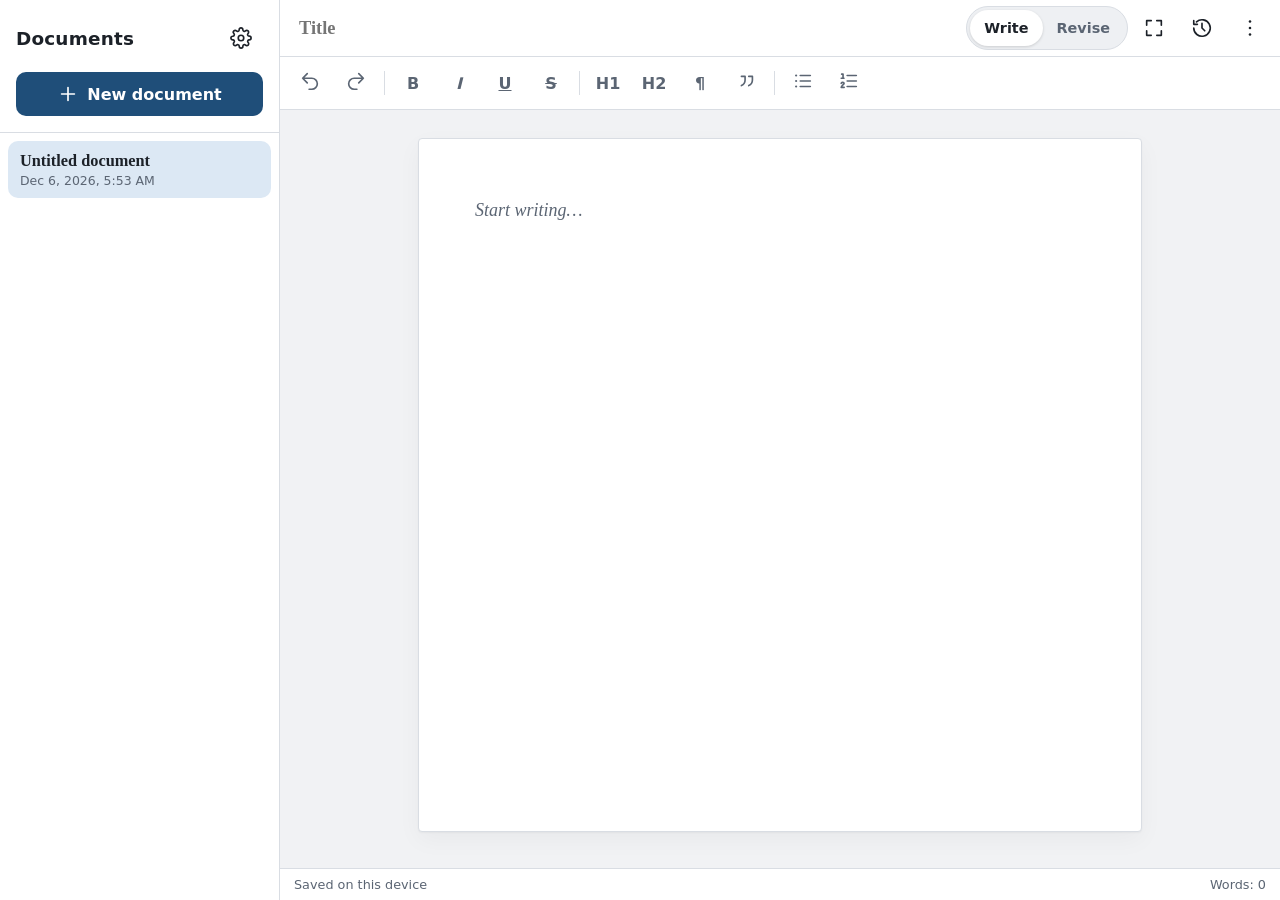
==== docs/index.html @ ecc65b57 "Inkstand 0.2.0" ====
<!doctype html>
<html lang="en" data-mode="write">
<head>
<meta charset="utf-8">
<meta name="viewport" content="width=device-width, initial-scale=1, viewport-fit=cover, interactive-widget=resizes-content">
<meta name="theme-color" content="#1f4e79" media="(prefers-color-scheme: light)">
<meta name="theme-color" content="#14181d" media="(prefers-color-scheme: dark)">
<meta name="description" content="Write a draft, then revise it. Inkstand works offline on phones, tablets and computers, in English and nine Indian languages.">
<title>Inkstand</title>
<link rel="manifest" href="manifest.webmanifest">
<link rel="icon" href="icons/icon.svg" type="image/svg+xml">
<link rel="apple-touch-icon" href="icons/icon-192.png">
<link rel="stylesheet" href="app.031a2cba52.css">
<script type="module" src="app.189a9338cd.js"></script>
</head>
<body>
<svg class="sprite" aria-hidden="true" focusable="false">
<symbol id="i-menu" viewBox="0 0 24 24"><path d="M4 6h16M4 12h16M4 18h16"/></symbol>
<symbol id="i-back" viewBox="0 0 24 24"><path d="M15 5l-7 7 7 7"/></symbol>
<symbol id="i-plus" viewBox="0 0 24 24"><path d="M12 5v14M5 12h14"/></symbol>
<symbol id="i-history" viewBox="0 0 24 24"><path d="M3 12a9 9 0 1 0 3-6.7M3 4v4h4M12 7v5l3 3"/></symbol>
<symbol id="i-more" viewBox="0 0 24 24"><circle cx="12" cy="5" r="1.4"/><circle cx="12" cy="12" r="1.4"/><circle cx="12" cy="19" r="1.4"/></symbol>
<symbol id="i-undo" viewBox="0 0 24 24"><path d="M9 14L4 9l5-5M4 9h10a6 6 0 0 1 0 12h-3"/></symbol>
<symbol id="i-redo" viewBox="0 0 24 24"><path d="M15 14l5-5-5-5M20 9H10a6 6 0 0 0 0 12h3"/></symbol>
<symbol id="i-ul" viewBox="0 0 24 24"><path d="M9 6h11M9 12h11M9 18h11"/><circle cx="4.5" cy="6" r="1.2"/><circle cx="4.5" cy="12" r="1.2"/><circle cx="4.5" cy="18" r="1.2"/></symbol>
<symbol id="i-ol" viewBox="0 0 24 24"><path d="M10 6h10M10 12h10M10 18h10M4 4.5h1.5V9M3.5 9h3M3.5 14.5c.4-.6 1-1 1.7-1 .8 0 1.4.5 1.4 1.2 0 1.2-3.1 2.1-3.1 4.3h3.2"/></symbol>
<symbol id="i-quote" viewBox="0 0 24 24"><path d="M7 7h4v4c0 3-1.5 5-4 6M15 7h4v4c0 3-1.5 5-4 6"/></symbol>
<symbol id="i-settings" viewBox="0 0 24 24"><path d="M15 12a3 3 0 1 1-6 0 3 3 0 0 1 6 0z"/><path d="M19.4 15a1.65 1.65 0 0 0 .33 1.82l.06.06a2 2 0 1 1-2.83 2.83l-.06-.06a1.65 1.65 0 0 0-1.82-.33 1.65 1.65 0 0 0-1 1.51V21a2 2 0 1 1-4 0v-.09A1.65 1.65 0 0 0 9 19.4a1.65 1.65 0 0 0-1.82.33l-.06.06a2 2 0 1 1-2.83-2.83l.06-.06a1.65 1.65 0 0 0 .33-1.82 1.65 1.65 0 0 0-1.51-1H3a2 2 0 1 1 0-4h.09A1.65 1.65 0 0 0 4.6 9a1.65 1.65 0 0 0-.33-1.82l-.06-.06a2 2 0 1 1 2.83-2.83l.06.06a1.65 1.65 0 0 0 1.82.33H9a1.65 1.65 0 0 0 1-1.51V3a2 2 0 1 1 4 0v.09a1.65 1.65 0 0 0 1 1.51 1.65 1.65 0 0 0 1.82-.33l.06-.06a2 2 0 1 1 2.83 2.83l-.06.06a1.65 1.65 0 0 0-.33 1.82V9a1.65 1.65 0 0 0 1.51 1H21a2 2 0 1 1 0 4h-.09a1.65 1.65 0 0 0-1.51 1z"/></symbol>
<symbol id="i-close" viewBox="0 0 24 24"><path d="M6 6l12 12M18 6L6 18"/></symbol>
<symbol id="i-trash" viewBox="0 0 24 24"><path d="M4 7h16M10 11v6M14 11v6M6 7l1 13h10l1-13M9 7V4h6v3"/></symbol>
<symbol id="i-download" viewBox="0 0 24 24"><path d="M12 4v11M7 10l5 5 5-5M5 20h14"/></symbol>
<symbol id="i-open" viewBox="0 0 24 24"><path d="M3 7h6l2 2h10v10H3z"/></symbol>
<symbol id="i-focus" viewBox="0 0 24 24"><path d="M4 9V4h5M20 9V4h-5M4 15v5h5M20 15v5h-5"/></symbol>
<symbol id="i-guide" viewBox="0 0 24 24"><path d="M4 5a2 2 0 0 1 2-2h13v16H6a2 2 0 0 0-2 2zM4 21V5M8 7h7M8 11h7"/></symbol>
<symbol id="i-practice" viewBox="0 0 24 24"><path d="M14 4l6 6-10 10H4v-6zM12 6l6 6"/></symbol>
<symbol id="i-notes" viewBox="0 0 24 24"><path d="M5 4h14v12l-4 4H5zM15 20v-4h4M8 8h8M8 12h5"/></symbol>
</svg>
<div class="app" id="app" data-view="editor">
<aside class="sidebar" id="sidebar" aria-labelledby="docs-heading">
<header class="sidebar-head">
<h1 id="docs-heading" data-i18n="documents">Documents</h1>
<button class="icon-btn" id="settingsBtn" data-i18n-label="settings"><svg><use href="#i-settings"/></svg></button>
<button class="primary-btn" id="newDocBtn"><svg><use href="#i-plus"/></svg><span data-i18n="newDocument">New document</span></button>
</header>
<ul class="doc-list" id="docList" role="list"></ul>
</aside>
<main class="main">
<header class="topbar">
<button class="icon-btn only-narrow" id="showListBtn" data-i18n-label="documents"><svg><use href="#i-back"/></svg></button>
<input class="title-input" id="titleInput" type="text" autocomplete="off" data-i18n-placeholder="titlePlaceholder" data-i18n-label="titlePlaceholder" maxlength="200">
<div class="mode-switch" role="radiogroup" data-i18n-label="mode">
<button type="button" role="radio" id="writeModeBtn" data-mode="write" aria-checked="true" data-i18n="write">Write</button>
<button type="button" role="radio" id="reviseModeBtn" data-mode="revise" aria-checked="false" data-i18n="revise">Revise</button>
</div>
<button class="icon-btn only-wide" id="focusBtn" data-i18n-label="focus" aria-pressed="false"><svg><use href="#i-focus"/></svg></button>
<button class="icon-btn" id="historyBtn" data-i18n-label="history"><svg><use href="#i-history"/></svg></button>
<button class="icon-btn" id="moreBtn" data-i18n-label="more" aria-haspopup="dialog"><svg><use href="#i-more"/></svg></button>
</header>
<div class="toolbar" role="toolbar" id="toolbar" data-i18n-label="menu">
<button data-cmd="undo" data-i18n-label="undo"><svg><use href="#i-undo"/></svg></button>
<button data-cmd="redo" data-i18n-label="redo"><svg><use href="#i-redo"/></svg></button>
<span class="sep" aria-hidden="true"></span>
<button data-cmd="bold" data-i18n-label="bold" aria-pressed="false"><b>B</b></button>
<button data-cmd="italic" data-i18n-label="italic" aria-pressed="false"><i>I</i></button>
<button data-cmd="underline" data-i18n-label="underline" aria-pressed="false"><u>U</u></button>
<button data-cmd="strikeThrough" data-i18n-label="strike" aria-pressed="false"><s>S</s></button>
<span class="sep" aria-hidden="true"></span>
<button data-block="h1" data-i18n-label="heading1" aria-pressed="false">H1</button>
<button data-block="h2" data-i18n-label="heading2" aria-pressed="false">H2</button>
<button data-block="p" data-i18n-label="paragraph" aria-pressed="false">¶</button>
<button data-block="blockquote" data-i18n-label="quote" aria-pressed="false"><svg><use href="#i-quote"/></svg></button>
<span class="sep" aria-hidden="true"></span>
<button data-cmd="insertUnorderedList" data-i18n-label="bulletList" aria-pressed="false"><svg><use href="#i-ul"/></svg></button>
<button data-cmd="insertOrderedList" data-i18n-label="numberedList" aria-pressed="false"><svg><use href="#i-ol"/></svg></button>
</div>
<div class="page-scroll" id="pageScroll">
<article class="editor" id="editor" contenteditable="true" spellcheck="true" role="textbox" aria-multiline="true" data-i18n-placeholder="writePlaceholder" data-i18n-label="writePlaceholder"></article>
</div>
<button class="notes-fab" id="notesFab" type="button" hidden><svg><use href="#i-notes"/></svg><span id="notesFabText"></span></button>
<footer class="statusbar">
<span id="saveStatus" role="status" aria-live="polite"></span>
<span id="wordCount" class="count"></span>
</footer>
</main>
<aside class="revise" id="revisePanel" aria-labelledby="revise-heading">
<header class="revise-head">
<h2 id="revise-heading" data-i18n="revise">Revise</h2>
<button class="secondary-btn only-narrow" id="closeReviseBtn" type="button" data-i18n="backToWriting">Back to writing</button>
</header>
<div class="revise-body">
<section class="r-card">
<label for="argumentInput" class="r-title" data-i18n="argument">Central argument</label>
<p class="r-hint" data-i18n="argumentHint"></p>
<textarea id="argumentInput" rows="3" maxlength="600"></textarea>
<p class="r-meta" id="argumentCount" aria-live="polite"></p>
</section>
<section class="r-card">
<h3 class="r-title" data-i18n="rhythm">Rhythm</h3>
<p class="r-hint" data-i18n="rhythmHint"></p>
<div class="rhythm-strip" id="rhythmStrip" role="img"></div>
<ul class="legend" id="rhythmLegend" role="list"></ul>
<label class="check"><input type="checkbox" id="rhythmToggle" checked> <span data-i18n="showRhythm"></span></label>
<p class="r-meta" id="reviseStats"></p>
</section>
<section class="r-card">
<h3 class="r-title" data-i18n="notes">Notes</h3>
<p class="r-hint" id="englishNote" data-i18n="englishOnly" hidden></p>
<div id="findingList"></div>
</section>
<section class="r-card">
<h3 class="r-title" data-i18n="openingEnding">Opening and ending</h3>
<p class="r-hint" data-i18n="openingQ"></p>
<blockquote class="r-excerpt" id="openingText"></blockquote>
<p class="r-hint" data-i18n="endingQ"></p>
<blockquote class="r-excerpt" id="endingText"></blockquote>
</section>
<div class="r-actions">
<button class="secondary-btn" id="guideBtn" type="button"><svg><use href="#i-guide"/></svg><span data-i18n="guide">Craft guide</span></button>
<button class="secondary-btn" id="practiceBtn" type="button"><svg><use href="#i-practice"/></svg><span data-i18n="practice">Practice sheet</span></button>
</div>
</div>
</aside>
</div>
<dialog class="sheet" id="moreDialog">
<form method="dialog" class="sheet-body">
<h2 data-i18n="export">Export</h2>
<button value="docx" class="row-btn"><svg><use href="#i-download"/></svg><span data-i18n="exportDocx"></span></button>
<button value="html" class="row-btn"><svg><use href="#i-download"/></svg><span data-i18n="exportHtml"></span></button>
<button value="txt" class="row-btn"><svg><use href="#i-download"/></svg><span data-i18n="exportTxt"></span></button>
<hr>
<button value="import" class="row-btn"><svg><use href="#i-open"/></svg><span data-i18n="import"></span></button>
<button value="settings" class="row-btn"><svg><use href="#i-settings"/></svg><span data-i18n="settings"></span></button>
<button value="delete" class="row-btn danger"><svg><use href="#i-trash"/></svg><span data-i18n="delete"></span></button>
<button value="cancel" class="row-btn subtle"><svg><use href="#i-close"/></svg><span data-i18n="close"></span></button>
</form>
</dialog>
<dialog class="sheet" id="historyDialog">
<div class="sheet-body">
<div class="sheet-head">
<h2 data-i18n="history">Version history</h2>
<button class="icon-btn" data-close data-i18n-label="close"><svg><use href="#i-close"/></svg></button>
</div>
<ul class="history-list" id="historyList" role="list"></ul>
</div>
</dialog>
<dialog class="sheet" id="settingsDialog">
<div class="sheet-body">
<div class="sheet-head">
<h2 data-i18n="settings">Settings</h2>
<button class="icon-btn" data-close data-i18n-label="close"><svg><use href="#i-close"/></svg></button>
</div>
<label class="field">
<span data-i18n="language">Language</span>
<select id="languageSelect"></select>
</label>
<label class="field">
<span data-i18n="theme">Theme</span>
<select id="themeSelect">
<option value="system" data-i18n="themeSystem">Match device</option>
<option value="light" data-i18n="themeLight">Light</option>
<option value="sepia" data-i18n="themeSepia">Paper</option>
<option value="dark" data-i18n="themeDark">Dark</option>
</select>
</label>
<label class="field">
<span data-i18n="pageFont">Page font</span>
<select id="fontSelect">
<option value="serif" data-i18n="fontSerif">Serif</option>
<option value="sans" data-i18n="fontSans">Sans serif</option>
</select>
</label>
<div class="field">
<span data-i18n="textSize">Text size</span>
<div class="stepper">
<button class="icon-btn" id="smallerBtn" data-i18n-label="smaller">A−</button>
<output id="textSizeValue"></output>
<button class="icon-btn" id="largerBtn" data-i18n-label="larger">A+</button>
</div>
</div>
</div>
</dialog>
<dialog class="sheet guide-sheet" id="guideDialog">
<div class="sheet-body">
<div class="sheet-head">
<h2 data-i18n="guide">Craft guide</h2>
<button class="icon-btn" data-close data-i18n-label="close"><svg><use href="#i-close"/></svg></button>
</div>
<p class="r-hint" data-i18n="guideEnglish"></p>
<div class="guide-body" id="guideBody" lang="en"></div>
</div>
</dialog>
<dialog class="sheet" id="confirmDialog">
<form method="dialog" class="sheet-body">
<p id="confirmText"></p>
<div class="actions">
<button value="cancel" class="secondary-btn" data-i18n="cancel">Cancel</button>
<button value="ok" class="danger-btn" id="confirmOk" data-i18n="delete">Delete</button>
</div>
</form>
</dialog>
<input type="file" id="fileInput" accept=".docx,.html,.htm,.txt,application/vnd.openxmlformats-officedocument.wordprocessingml.document,text/html,text/plain" hidden>
<div class="toast" id="toast" role="status" aria-live="polite" hidden></div>
</body>
</html>
---- docs/app.031a2cba52.css ----
:root{--bg: #f1f2f4;--surface: #ffffff;--surface-2: #eef0f3;--paper: #ffffff;--text: #1c2128;--ink: #1f1d1a;--muted: #5b6573;--border: #d9dde3;--accent: #1f4e79;--accent-text: #ffffff;--accent-soft: #dce8f4;--danger: #b42318;--focus: #2f80ed;--note: #c2410c;--active: rgb(255 214 10 / .55);--band-tiny: rgb(244 114 182 / .28);--band-short: rgb(251 191 36 / .32);--band-medium: rgb(52 211 153 / .28);--band-long: rgb(56 189 248 / .28);--band-veryLong: rgb(167 139 250 / .34);--band-tiny-solid: #ec4899;--band-short-solid: #f59e0b;--band-medium-solid: #10b981;--band-long-solid: #0ea5e9;--band-veryLong-solid: #8b5cf6;--text-size: 18px;--tap: 44px;--ui-font: system-ui, -apple-system, "Segoe UI", Roboto, "Noto Sans", "Noto Sans Devanagari", "Noto Sans Bengali", "Noto Sans Tamil", "Noto Sans Telugu", "Noto Sans Gujarati", "Noto Sans Kannada", "Noto Sans Malayalam", "Noto Sans Gurmukhi", "Nirmala UI", sans-serif;--serif: "Iowan Old Style", "Palatino Linotype", Palatino, "Book Antiqua", Georgia, "Noto Serif", "Noto Serif Devanagari", "Noto Serif Bengali", "Noto Serif Tamil", "Noto Serif Telugu", "Noto Serif Gujarati", "Noto Serif Kannada", "Noto Serif Malayalam", "Noto Serif Gurmukhi", "Nirmala UI", serif;--page-font: var(--serif);color-scheme:light}@media(prefers-color-scheme:dark){:root:not([data-theme]){--bg: #0f1216;--surface: #171b21;--surface-2: #222830;--paper: #1a1f26;--text: #e6e9ee;--ink: #e9e6df;--muted: #9aa4b2;--border: #2c333d;--accent: #7fb3e3;--accent-text: #0b1520;--accent-soft: #1d2f42;--danger: #f97066;--note: #fb923c;--active: rgb(250 204 21 / .35);color-scheme:dark}}:root[data-theme=dark]{--bg: #0f1216;--surface: #171b21;--surface-2: #222830;--paper: #1a1f26;--text: #e6e9ee;--ink: #e9e6df;--muted: #9aa4b2;--border: #2c333d;--accent: #7fb3e3;--accent-text: #0b1520;--accent-soft: #1d2f42;--danger: #f97066;--note: #fb923c;--active: rgb(250 204 21 / .35);color-scheme:dark}:root[data-theme=sepia]{--bg: #ece3d0;--surface: #f6efdf;--surface-2: #ebe1cb;--paper: #fbf6ea;--text: #3b3226;--ink: #33291d;--muted: #7a6a55;--border: #ddd0b6;--accent: #8a4b1f;--accent-text: #fffaf0;--accent-soft: #f0dcc2;--note: #b4361b;color-scheme:light}:root[data-font=sans]{--page-font: var(--ui-font)}*{box-sizing:border-box}html,body{margin:0;height:100%;background:var(--bg);color:var(--text);font-family:var(--ui-font);-webkit-text-size-adjust:100%}body{overflow:hidden}.sprite{display:none}svg{width:22px;height:22px;fill:none;stroke:currentColor;stroke-width:1.8;stroke-linecap:round;stroke-linejoin:round;flex:none}svg circle{fill:currentColor;stroke:none}button,input,select,textarea{font:inherit;color:inherit}button{cursor:pointer;-webkit-tap-highlight-color:transparent}:focus-visible{outline:2px solid var(--focus);outline-offset:2px}.app{display:grid;grid-template-columns:280px minmax(0,1fr);height:100dvh;padding:env(safe-area-inset-top) env(safe-area-inset-right) 0 env(safe-area-inset-left)}.sidebar{display:flex;flex-direction:column;min-height:0;background:var(--surface);border-right:1px solid var(--border)}.main{display:flex;flex-direction:column;min-width:0;min-height:0;position:relative}.revise{display:none}@media(min-width:760px){:root[data-mode=revise] .app{grid-template-columns:280px minmax(0,1fr) 360px}:root[data-mode=revise] .revise{display:flex}}@media(min-width:760px)and (max-width:1279px){:root[data-mode=revise] .app{grid-template-columns:minmax(0,1fr) 340px}:root[data-mode=revise] .sidebar{display:none}}:root[data-focus] .app{grid-template-columns:minmax(0,1fr)}:root[data-focus] .sidebar,:root[data-focus] .toolbar{display:none}:root[data-focus] .topbar{border-bottom-color:transparent;background:transparent}:root[data-focus] .topbar .icon-btn:not(#focusBtn),:root[data-focus] .mode-switch{opacity:0;transition:opacity .3s}:root[data-focus] .topbar:hover .icon-btn,:root[data-focus] .topbar:hover .mode-switch,:root[data-focus] .topbar:focus-within .mode-switch{opacity:1}:root[data-focus] .page-scroll{background:var(--paper)}:root[data-focus] .editor{border-color:transparent;box-shadow:none}.icon-btn.only-narrow,.secondary-btn.only-narrow{display:none}@media(max-width:759px){.app{grid-template-columns:minmax(0,1fr)}.app[data-view=editor] .sidebar,.app[data-view=revise] .sidebar,.app[data-view=list] .main,.app[data-view=revise] .main{display:none}.app[data-view=revise] .revise{display:flex}.sidebar{border-right:0}.icon-btn.only-narrow,.secondary-btn.only-narrow{display:inline-flex}.only-wide{display:none!important}}.sidebar-head{display:grid;grid-template-columns:1fr auto;gap:12px;align-items:center;padding:16px;border-bottom:1px solid var(--border)}.sidebar-head h1{margin:0;font-size:1.15rem;letter-spacing:.01em}.sidebar-head .primary-btn{grid-column:1 / -1}.doc-list{list-style:none;margin:0;padding:8px;overflow-y:auto;flex:1}.doc-list button{display:block;width:100%;min-height:56px;padding:10px 12px;border:0;border-radius:10px;background:transparent;text-align:start}.doc-list button:hover{background:var(--surface-2)}.doc-list button[aria-current=true]{background:var(--accent-soft)}.doc-list .doc-title{display:block;font-family:var(--page-font);font-weight:600;font-size:1.02rem;overflow:hidden;text-overflow:ellipsis;white-space:nowrap}.doc-list .doc-meta{display:block;font-size:.78rem;color:var(--muted);margin-top:2px}.icon-btn{display:inline-flex;align-items:center;justify-content:center;min-width:var(--tap);min-height:var(--tap);padding:0 8px;border:0;border-radius:10px;background:transparent}.icon-btn:hover{background:var(--surface-2)}.icon-btn[aria-pressed=true]{background:var(--accent-soft);color:var(--accent)}.primary-btn,.secondary-btn,.danger-btn{display:inline-flex;align-items:center;justify-content:center;gap:8px;min-height:var(--tap);padding:0 16px;border-radius:10px;border:1px solid transparent;font-weight:600}.primary-btn{background:var(--accent);color:var(--accent-text)}.secondary-btn{background:var(--surface-2);border-color:var(--border)}.danger-btn{background:var(--danger);color:#fff}.topbar{display:flex;align-items:center;gap:4px;padding:6px 8px;background:var(--surface);border-bottom:1px solid var(--border)}.title-input{flex:1;min-width:0;min-height:var(--tap);padding:0 10px;border:1px solid transparent;border-radius:8px;background:transparent;font-family:var(--page-font);font-size:1.15rem;font-weight:600}.title-input:hover,.title-input:focus{border-color:var(--border);background:var(--surface-2);outline:none}.mode-switch{display:inline-flex;padding:3px;border-radius:999px;background:var(--surface-2);border:1px solid var(--border);flex:none}.mode-switch button{min-height:36px;min-width:64px;padding:0 14px;border:0;border-radius:999px;background:transparent;font-size:.9rem;font-weight:600;color:var(--muted)}.mode-switch button[aria-checked=true]{background:var(--surface);color:var(--text);box-shadow:0 1px 3px #00000026}@media(max-width:759px){.mode-switch button{min-width:0;padding:0 10px}}.toolbar{display:flex;align-items:center;gap:2px;padding:4px 8px;background:var(--surface);border-bottom:1px solid var(--border);overflow-x:auto;scrollbar-width:none;-webkit-overflow-scrolling:touch}.toolbar::-webkit-scrollbar{display:none}.toolbar button{flex:0 0 auto;min-width:var(--tap);min-height:var(--tap);border:0;border-radius:8px;background:transparent;font-size:1rem;font-weight:600;color:var(--muted)}.toolbar button:hover{background:var(--surface-2);color:var(--text)}.toolbar button[aria-pressed=true]{background:var(--accent-soft);color:var(--accent)}.toolbar .sep{flex:0 0 1px;height:24px;margin:0 4px;background:var(--border)}.page-scroll{flex:1;overflow-y:auto;overscroll-behavior:contain;padding:28px 20px}.editor{max-width:calc(68ch + 112px);min-height:calc(100% - 8px);margin:0 auto;padding:56px 56px 30vh;background:var(--paper);color:var(--ink);border:1px solid var(--border);border-radius:4px;box-shadow:0 1px 2px #0000000a,0 8px 24px #0000000a;font-family:var(--page-font);font-size:var(--text-size);line-height:1.7;overflow-wrap:anywhere;hyphens:auto;outline:none;caret-color:var(--accent)}@media(max-width:759px){.page-scroll{padding:0}.editor{border:0;border-radius:0;box-shadow:none;padding:24px 18px 45vh;min-height:100%}}.editor.is-empty:before{content:attr(data-placeholder);color:var(--muted);pointer-events:none;position:absolute;font-style:italic}.editor h1{font-size:1.75em;line-height:1.25;margin:.4em 0;font-weight:700}.editor h2{font-size:1.32em;line-height:1.3;margin:1.1em 0 .35em;font-weight:700}.editor h3{font-size:1.12em;margin:1em 0 .3em}.editor p{margin:0 0 .85em}.editor ul,.editor ol{margin:0 0 .85em;padding-inline-start:1.5em}.editor li{margin-bottom:.2em}.editor blockquote{margin:0 0 .85em;padding-inline-start:1em;border-inline-start:3px solid var(--border);color:var(--muted);font-style:italic}::highlight(ow-len-tiny){background-color:var(--band-tiny)}::highlight(ow-len-short){background-color:var(--band-short)}::highlight(ow-len-medium){background-color:var(--band-medium)}::highlight(ow-len-long){background-color:var(--band-long)}::highlight(ow-len-veryLong){background-color:var(--band-veryLong)}::highlight(ow-note){text-decoration:underline wavy var(--note);text-decoration-thickness:1.5px;text-underline-offset:3px}::highlight(ow-active){background-color:var(--active)}::highlight(ow-dim){color:color-mix(in srgb,var(--ink) 32%,transparent)}.statusbar{display:flex;align-items:center;gap:12px;min-height:32px;padding:4px 14px calc(4px + env(safe-area-inset-bottom));background:var(--surface);border-top:1px solid var(--border);font-size:.8rem;color:var(--muted)}.statusbar .count{margin-inline-start:auto;white-space:nowrap}#saveStatus{overflow:hidden;text-overflow:ellipsis;white-space:nowrap}#saveStatus[data-state=error]{color:var(--danger)}:root[data-focus] .statusbar{background:transparent;border-top-color:transparent}.revise{flex-direction:column;min-width:0;min-height:0;background:var(--surface);border-left:1px solid var(--border)}.revise-head{display:flex;align-items:center;justify-content:space-between;gap:8px;padding:14px 16px;border-bottom:1px solid var(--border)}.revise-head h2{margin:0;font-size:1.1rem}.revise-body{flex:1;overflow-y:auto;padding:12px;display:flex;flex-direction:column;gap:12px}@media(max-width:759px){.revise{border-left:0}}.r-card{padding:14px;border:1px solid var(--border);border-radius:12px;background:var(--surface)}.r-title{display:block;margin:0 0 4px;font-size:.95rem;font-weight:700}.r-hint{margin:0 0 8px;font-size:.82rem;color:var(--muted);line-height:1.45}.r-meta{margin:6px 0 0;font-size:.8rem;color:var(--muted)}.r-meta[data-over=true]{color:var(--note);font-weight:600}.r-empty{margin:0;color:var(--muted);font-size:.9rem}.r-excerpt{margin:0 0 10px;padding:8px 10px;border-inline-start:3px solid var(--border);background:var(--surface-2);border-radius:0 8px 8px 0;font-family:var(--page-font);font-size:.92rem;line-height:1.5}.r-actions{display:flex;flex-wrap:wrap;gap:8px;padding-bottom:12px}.r-actions .secondary-btn{flex:1 1 140px}#argumentInput{width:100%;resize:vertical;padding:10px;border:1px solid var(--border);border-radius:8px;background:var(--paper);color:var(--ink);font-family:var(--page-font);font-size:1rem;line-height:1.5}.rhythm-strip{display:flex;align-items:flex-end;gap:2px;height:56px;padding:4px 0;overflow-x:auto;scrollbar-width:thin}.rhythm-strip .bar{flex:1 0 5px;max-width:14px;border-radius:2px 2px 0 0}.bar.band-tiny,.swatch.band-tiny{background:var(--band-tiny-solid)}.bar.band-short,.swatch.band-short{background:var(--band-short-solid)}.bar.band-medium,.swatch.band-medium{background:var(--band-medium-solid)}.bar.band-long,.swatch.band-long{background:var(--band-long-solid)}.bar.band-veryLong,.swatch.band-veryLong{background:var(--band-veryLong-solid)}.legend{list-style:none;margin:8px 0;padding:0;display:flex;flex-wrap:wrap;gap:4px 12px;font-size:.76rem;color:var(--muted)}.legend li{display:inline-flex;align-items:center;gap:5px}.swatch{width:10px;height:10px;border-radius:2px}.check{display:flex;align-items:center;gap:8px;min-height:var(--tap);font-size:.88rem}.check input{width:18px;height:18px;accent-color:var(--accent)}.r-group{border-top:1px solid var(--border)}.r-group:first-of-type{border-top:0}.r-group summary{display:flex;align-items:center;justify-content:space-between;min-height:var(--tap);cursor:pointer;font-weight:600;font-size:.9rem;list-style:none}.r-group summary::-webkit-details-marker{display:none}.r-group summary:after{content:"\25be";color:var(--muted);margin-inline-start:8px}.r-group:not([open]) summary:after{content:"\25b8"}.r-group .count{margin-inline-start:auto;min-width:24px;padding:1px 8px;border-radius:999px;background:var(--surface-2);color:var(--muted);font-size:.78rem;text-align:center}.r-group ul{list-style:none;margin:0 0 8px;padding:0;display:flex;flex-direction:column;gap:6px}.r-group li{display:flex;align-items:stretch;gap:4px}.finding{flex:1;min-width:0;display:flex;flex-direction:column;gap:3px;padding:8px 10px;border:1px solid var(--border);border-radius:8px;background:var(--paper);text-align:start}.finding:hover{border-color:var(--accent)}.finding .excerpt{font-family:var(--page-font);font-size:.92rem;color:var(--ink);overflow:hidden;text-overflow:ellipsis;white-space:nowrap}.finding .msg{font-size:.8rem;color:var(--muted);line-height:1.4}.why{flex:none;min-width:var(--tap);border:0;border-radius:8px;background:transparent;color:var(--accent);font-size:.8rem;font-weight:600}.why:hover{background:var(--surface-2)}.notes-fab{position:absolute;right:16px;bottom:calc(48px + env(safe-area-inset-bottom));z-index:2;display:inline-flex;align-items:center;gap:8px;min-height:48px;padding:0 18px;border:0;border-radius:999px;background:var(--accent);color:var(--accent-text);font-weight:700;box-shadow:0 6px 18px #00000038}.notes-fab[hidden]{display:none}.sheet{width:min(480px,calc(100vw - 32px));max-height:80dvh;padding:0;border:1px solid var(--border);border-radius:16px;background:var(--surface);color:var(--text)}.sheet::backdrop{background:#0006}.guide-sheet{width:min(640px,calc(100vw - 32px))}@media(max-width:759px){.sheet{width:100vw;max-width:100vw;margin:auto 0 0;border-radius:16px 16px 0 0;padding-bottom:env(safe-area-inset-bottom)}}.sheet-body{display:flex;flex-direction:column;gap:4px;padding:16px}.sheet-body h2{margin:0 0 8px;font-size:1.1rem}.sheet-head{display:flex;align-items:center;justify-content:space-between}.sheet-head h2{margin:0}.sheet hr{width:100%;border:0;border-top:1px solid var(--border);margin:6px 0}.guide-body{overflow-y:auto;max-height:64dvh;font-family:var(--page-font);line-height:1.6}.guide-body section{padding:4px 2px 10px;border-bottom:1px solid var(--border)}.guide-body section:last-child{border-bottom:0}.guide-body h3{margin:10px 0 4px;font-family:var(--ui-font);font-size:1rem}.guide-body p{margin:0 0 8px}.row-btn{display:flex;align-items:center;gap:12px;min-height:48px;padding:0 12px;border:0;border-radius:10px;background:transparent;text-align:start}.row-btn:hover{background:var(--surface-2)}.row-btn.danger{color:var(--danger)}.row-btn.subtle{color:var(--muted)}.history-list{list-style:none;margin:8px 0 0;padding:0;overflow-y:auto;max-height:60dvh}.history-list li{display:flex;align-items:center;gap:8px;padding:8px 4px;border-bottom:1px solid var(--border)}.history-list .h-text{flex:1;min-width:0}.history-list .h-time{display:block;font-weight:600}.history-list .h-preview{display:block;color:var(--muted);font-size:.85rem;overflow:hidden;text-overflow:ellipsis;white-space:nowrap}.history-list .empty{color:var(--muted);border:0}.field{display:flex;align-items:center;justify-content:space-between;gap:12px;min-height:56px}.field select{min-height:var(--tap);padding:0 10px;border:1px solid var(--border);border-radius:8px;background:var(--surface-2)}.stepper{display:flex;align-items:center;gap:8px}.stepper output{min-width:3ch;text-align:center}.actions{display:flex;justify-content:flex-end;gap:8px;margin-top:12px}.toast{position:fixed;left:50%;bottom:calc(48px + env(safe-area-inset-bottom));transform:translate(-50%);z-index:5;max-width:calc(100vw - 32px);padding:10px 16px;border-radius:10px;background:var(--text);color:var(--bg);font-size:.9rem;box-shadow:0 4px 16px #0003}
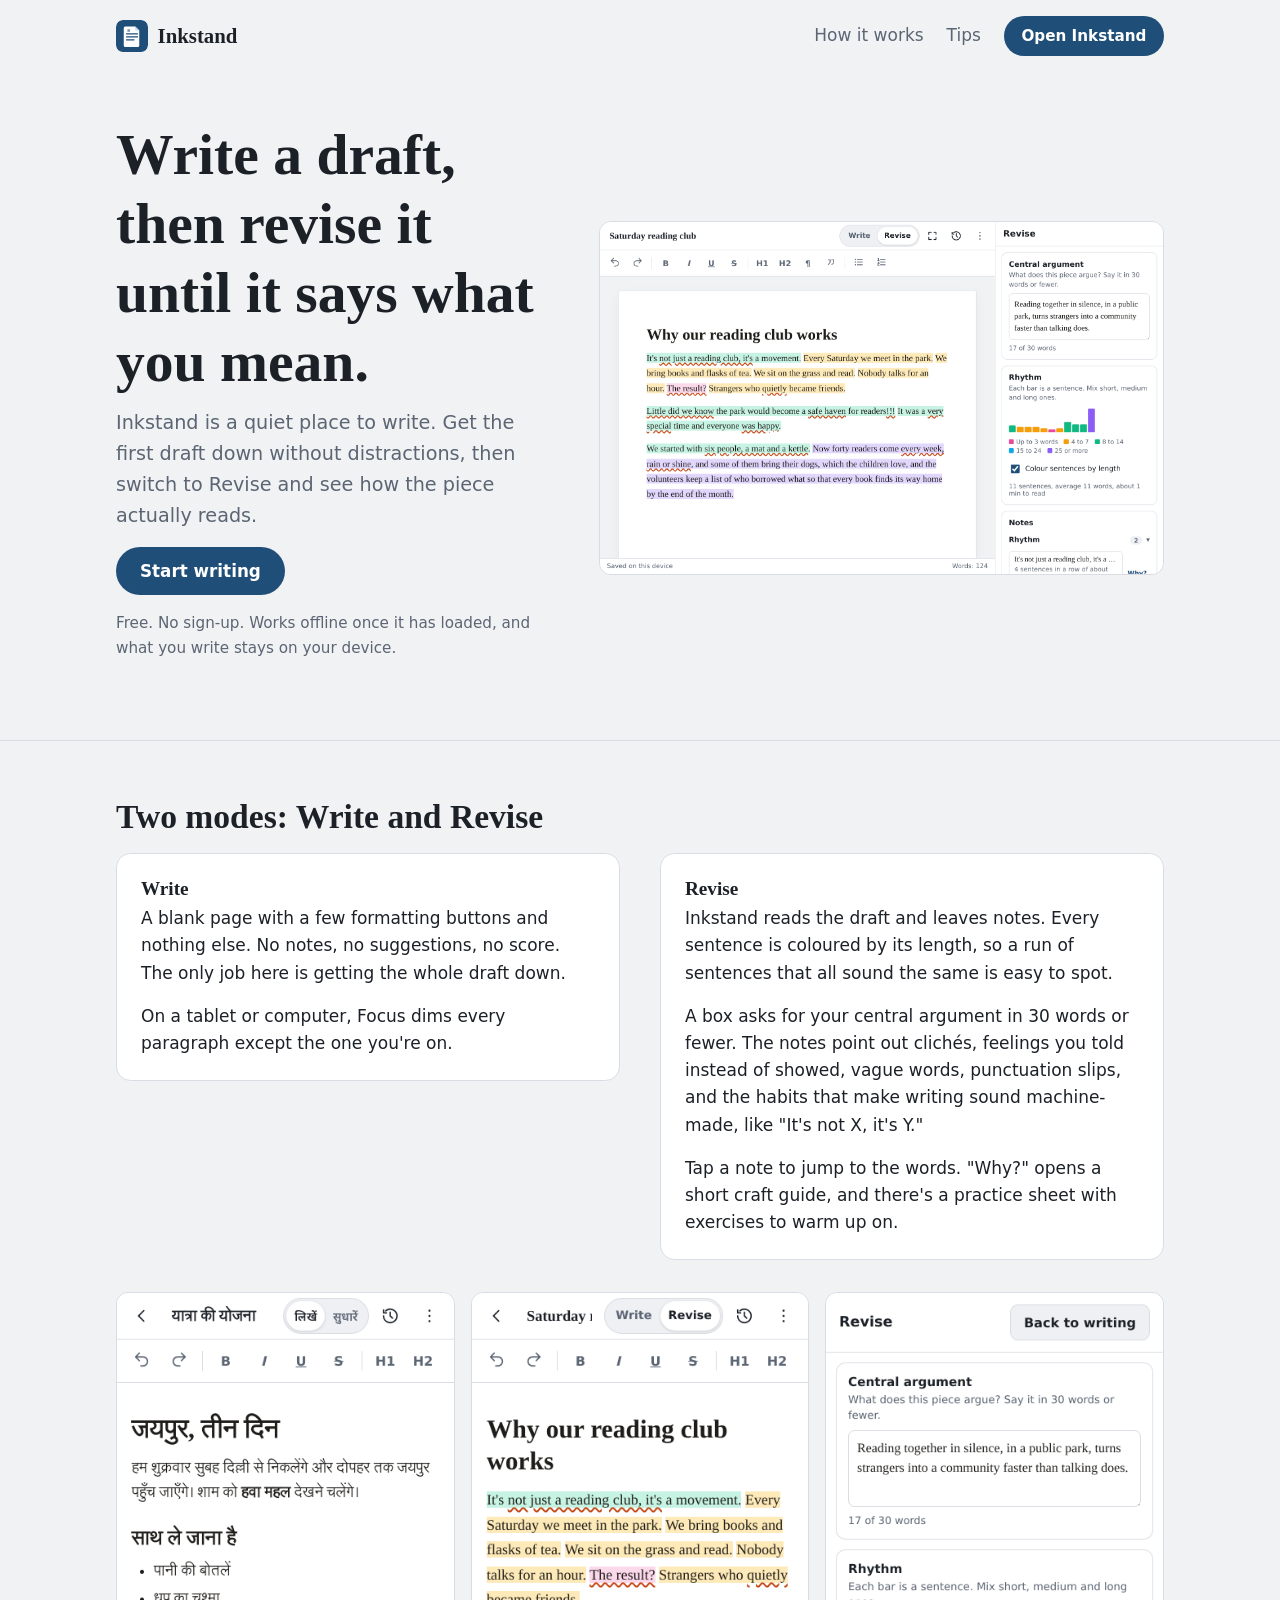
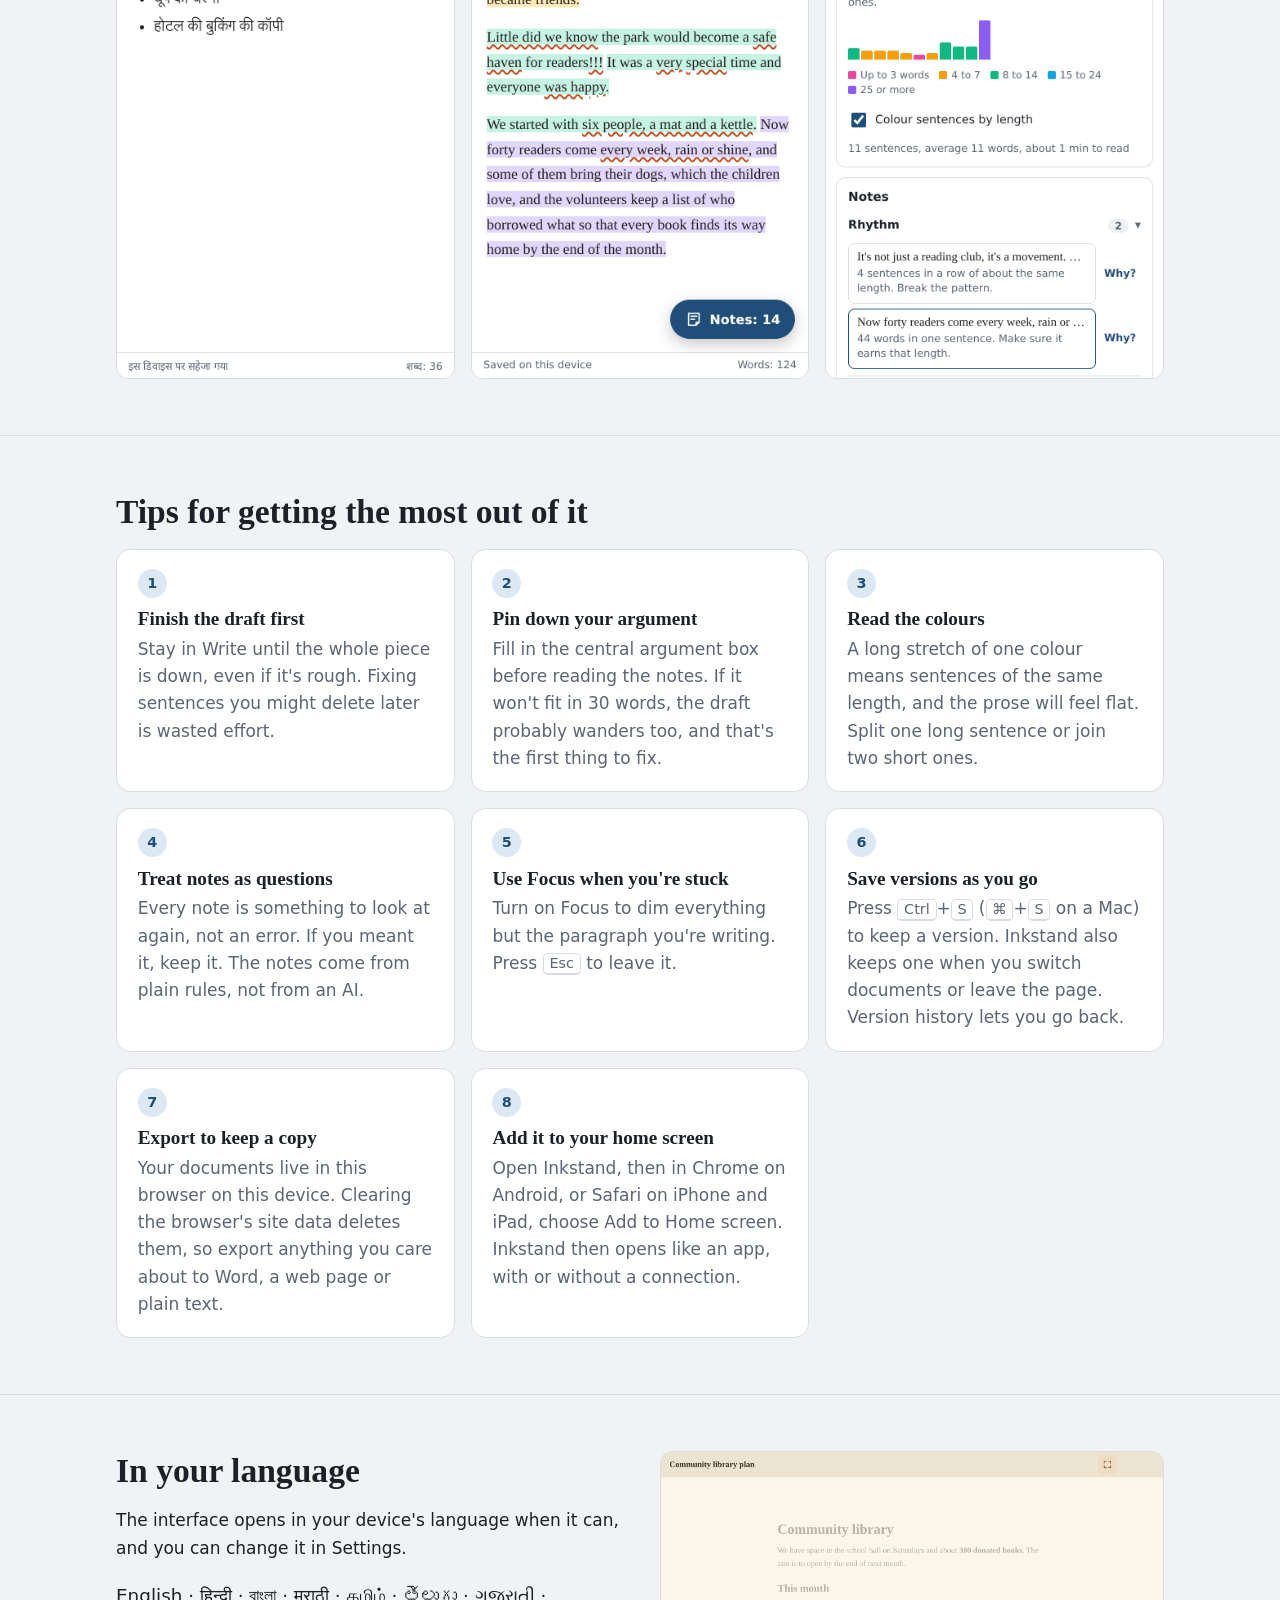
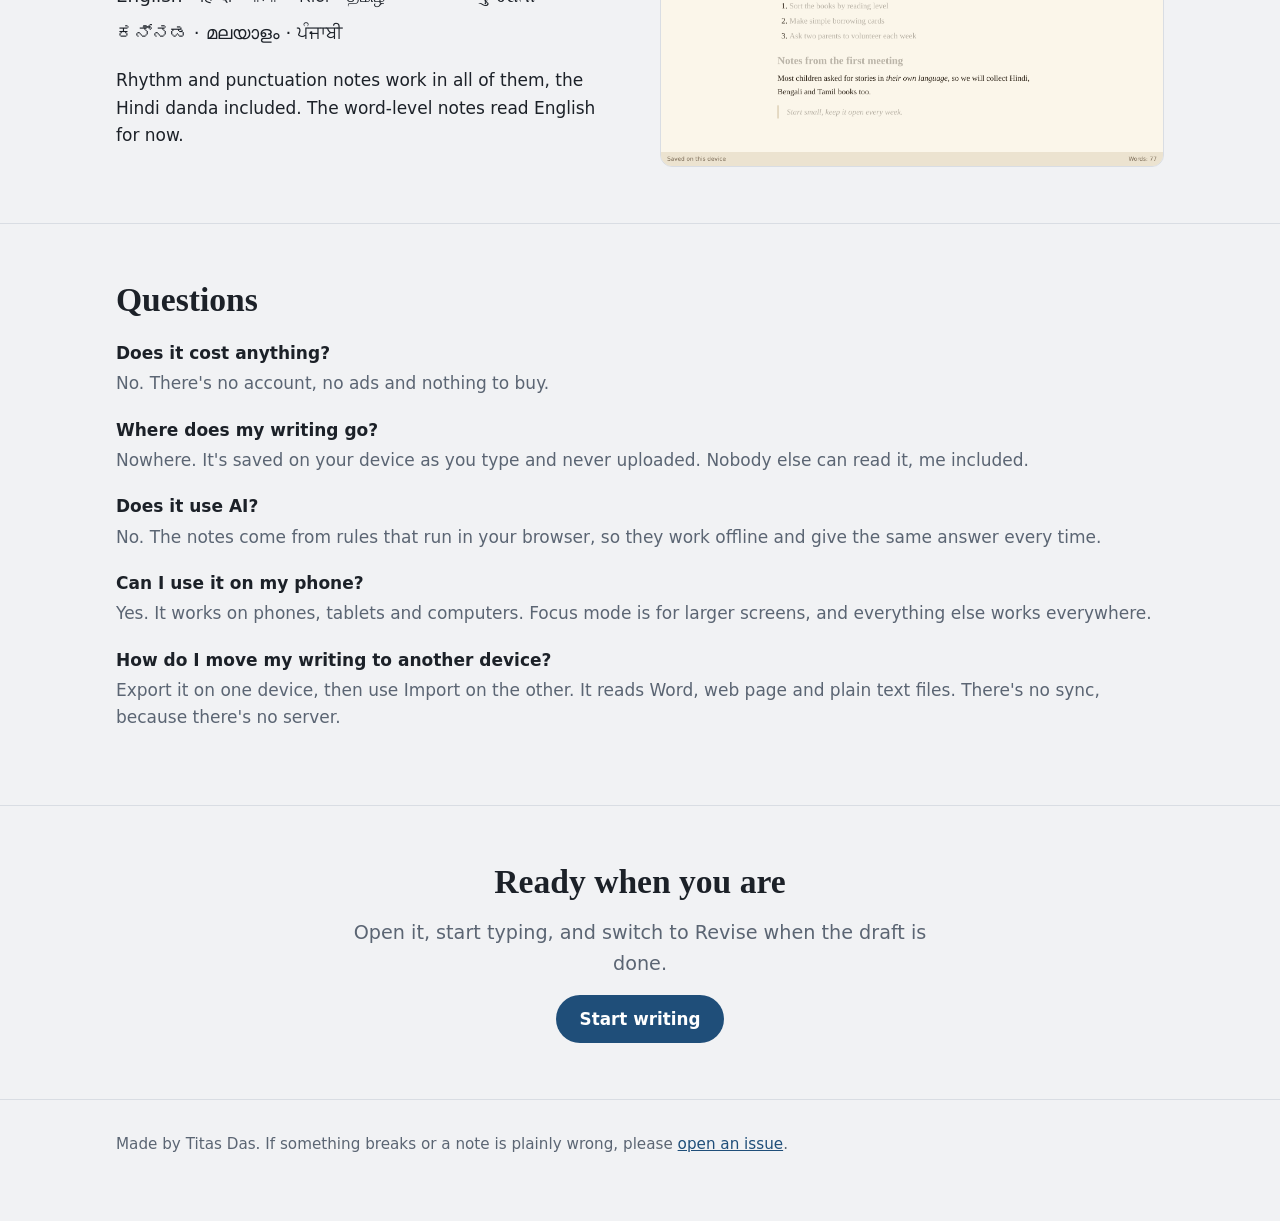
==== commit b7cc93db: "Inkstand 0.2.0" ====
--- a/docs/index.html
+++ b/docs/index.html
@@ -1,204 +1,208 @@
 <!doctype html>
-<html lang="en" data-mode="write">
+<html lang="en">
 <head>
-<meta charset="utf-8">
-<meta name="viewport" content="width=device-width, initial-scale=1, viewport-fit=cover, interactive-widget=resizes-content">
-<meta name="theme-color" content="#1f4e79" media="(prefers-color-scheme: light)">
-<meta name="theme-color" content="#14181d" media="(prefers-color-scheme: dark)">
-<meta name="description" content="Write a draft, then revise it. Inkstand works offline on phones, tablets and computers, in English and nine Indian languages.">
-<title>Inkstand</title>
-<link rel="manifest" href="manifest.webmanifest">
-<link rel="icon" href="icons/icon.svg" type="image/svg+xml">
-<link rel="apple-touch-icon" href="icons/icon-192.png">
-<link rel="stylesheet" href="app.031a2cba52.css">
-<script type="module" src="app.189a9338cd.js"></script>
+  <meta charset="utf-8">
+  <meta name="viewport" content="width=device-width, initial-scale=1, viewport-fit=cover">
+  <meta name="theme-color" content="#1f4e79" media="(prefers-color-scheme: light)">
+  <meta name="theme-color" content="#14181d" media="(prefers-color-scheme: dark)">
+  <meta name="description" content="Inkstand is a free writing tool. Draft in Write mode, then let Revise mode show you the rhythm of your sentences and the habits worth a second look. Works offline, in English and nine Indian languages.">
+  <title>Inkstand: write a draft, then revise it</title>
+  <link rel="icon" href="write/icons/icon.svg" type="image/svg+xml">
+  <link rel="apple-touch-icon" href="write/icons/icon-192.png">
+  <script>
+    // Home-screen installs made before the app moved to write/ still open this page. Send them on.
+    if (matchMedia("(display-mode: standalone)").matches || navigator.standalone) location.replace("write/");
+  </script>
+  <style>
+    :root {
+      --bg: #f1f2f4;
+      --surface: #ffffff;
+      --text: #1c2128;
+      --muted: #5b6573;
+      --border: #d9dde3;
+      --accent: #1f4e79;
+      --accent-text: #ffffff;
+      --accent-soft: #dce8f4;
+      --ui-font: system-ui, -apple-system, "Segoe UI", Roboto, "Noto Sans", sans-serif;
+      --serif: "Iowan Old Style", "Palatino Linotype", Palatino, "Book Antiqua", Georgia, "Noto Serif", serif;
+      color-scheme: light;
+    }
+    @media (prefers-color-scheme: dark) {
+      :root {
+        --bg: #0f1216;
+        --surface: #171b21;
+        --text: #e6e9ee;
+        --muted: #9aa4b2;
+        --border: #2c333d;
+        --accent: #7fb3e3;
+        --accent-text: #0b1520;
+        --accent-soft: #1d2f42;
+        color-scheme: dark;
+      }
+    }
+    * { box-sizing: border-box; }
+    body {
+      margin: 0;
+      background: var(--bg);
+      color: var(--text);
+      font: 17px/1.6 var(--ui-font);
+      padding: env(safe-area-inset-top, 0px) 0 env(safe-area-inset-bottom, 0px);
+    }
+    .wrap { max-width: 68rem; margin: 0 auto; padding-inline: max(1.25rem, env(safe-area-inset-left, 0px)); }
+    img { max-width: 100%; height: auto; display: block; border-radius: 0.75rem; border: 1px solid var(--border); }
+    a { color: var(--accent); }
+    h1, h2, h3 { font-family: var(--serif); font-weight: 600; line-height: 1.2; }
+    h1 { font-size: clamp(2.4rem, 6vw, 3.6rem); margin: 0 0 0.75rem; }
+    h2 { font-size: clamp(1.6rem, 3.5vw, 2.1rem); margin: 0 0 1rem; }
+    h3 { font-size: 1.2rem; margin: 0 0 0.35rem; }
+    p { margin: 0 0 1rem; }
+    .lede { font-size: 1.2rem; color: var(--muted); max-width: 38rem; }
+
+    header.top { display: flex; align-items: center; justify-content: space-between; gap: 1rem; padding-block: 1rem; }
+    .brand { display: flex; align-items: center; gap: 0.6rem; font-family: var(--serif); font-size: 1.3rem; font-weight: 600; color: var(--text); text-decoration: none; }
+    .brand img { width: 2rem; height: 2rem; border: 0; border-radius: 0.4rem; }
+    nav a { margin-left: 1.1rem; color: var(--muted); text-decoration: none; }
+    nav a:hover { color: var(--text); }
+    @media (max-width: 40rem) { nav .opt { display: none; } }
+
+    .btn {
+      display: inline-flex; align-items: center; min-height: 48px; padding: 0 1.5rem;
+      background: var(--accent); color: var(--accent-text); border-radius: 999px;
+      font-weight: 600; text-decoration: none; font-size: 1.05rem;
+    }
+    .btn:hover { filter: brightness(1.08); }
+    .btn.small { min-height: 40px; padding: 0 1.1rem; font-size: 0.95rem; }
+
+    .hero { display: grid; grid-template-columns: 1fr 1.3fr; gap: 3rem; align-items: center; padding-block: 3rem 4rem; }
+    .hero .meta { color: var(--muted); font-size: 0.95rem; margin-top: 1rem; }
+    @media (max-width: 52rem) { .hero { grid-template-columns: 1fr; gap: 2rem; padding-block: 1.5rem 3rem; } }
+
+    section { padding-block: 3.5rem; border-top: 1px solid var(--border); }
+    .two { display: grid; grid-template-columns: 1fr 1fr; gap: 2.5rem; align-items: start; }
+    @media (max-width: 52rem) { .two { grid-template-columns: 1fr; } }
+    .card { background: var(--surface); border: 1px solid var(--border); border-radius: 0.9rem; padding: 1.4rem 1.5rem; }
+    .card p:last-child { margin-bottom: 0; }
+    .phones { display: grid; grid-template-columns: repeat(3, 1fr); gap: 1rem; margin-top: 2rem; }
+    @media (max-width: 30rem) { .phones { grid-template-columns: 1fr 1fr; } .phones img:last-child { display: none; } }
+
+    ol.tips { list-style: none; counter-reset: tip; padding: 0; margin: 0; display: grid; grid-template-columns: repeat(auto-fit, minmax(17rem, 1fr)); gap: 1rem; }
+    ol.tips li { counter-increment: tip; background: var(--surface); border: 1px solid var(--border); border-radius: 0.9rem; padding: 1.2rem 1.3rem; }
+    ol.tips li::before { content: counter(tip); display: inline-grid; place-items: center; width: 1.8rem; height: 1.8rem; border-radius: 50%; background: var(--accent-soft); color: var(--accent); font-weight: 700; font-size: 0.9rem; margin-bottom: 0.6rem; }
+    ol.tips p { margin: 0; color: var(--muted); }
+    kbd { font: 0.85em var(--ui-font); padding: 0.1em 0.4em; border: 1px solid var(--border); border-bottom-width: 2px; border-radius: 0.3rem; background: var(--surface); }
+
+    .langs { font-size: 1.15rem; line-height: 2; }
+    dl.faq dt { font-weight: 600; margin-top: 1.2rem; }
+    dl.faq dd { margin: 0.2rem 0 0; color: var(--muted); }
+    .cta { text-align: center; }
+    .cta .lede { margin-inline: auto; }
+    footer { padding-block: 2rem 3rem; color: var(--muted); font-size: 0.95rem; border-top: 1px solid var(--border); }
+  </style>
 </head>
 <body>
-<svg class="sprite" aria-hidden="true" focusable="false">
-<symbol id="i-menu" viewBox="0 0 24 24"><path d="M4 6h16M4 12h16M4 18h16"/></symbol>
-<symbol id="i-back" viewBox="0 0 24 24"><path d="M15 5l-7 7 7 7"/></symbol>
-<symbol id="i-plus" viewBox="0 0 24 24"><path d="M12 5v14M5 12h14"/></symbol>
-<symbol id="i-history" viewBox="0 0 24 24"><path d="M3 12a9 9 0 1 0 3-6.7M3 4v4h4M12 7v5l3 3"/></symbol>
-<symbol id="i-more" viewBox="0 0 24 24"><circle cx="12" cy="5" r="1.4"/><circle cx="12" cy="12" r="1.4"/><circle cx="12" cy="19" r="1.4"/></symbol>
-<symbol id="i-undo" viewBox="0 0 24 24"><path d="M9 14L4 9l5-5M4 9h10a6 6 0 0 1 0 12h-3"/></symbol>
-<symbol id="i-redo" viewBox="0 0 24 24"><path d="M15 14l5-5-5-5M20 9H10a6 6 0 0 0 0 12h3"/></symbol>
-<symbol id="i-ul" viewBox="0 0 24 24"><path d="M9 6h11M9 12h11M9 18h11"/><circle cx="4.5" cy="6" r="1.2"/><circle cx="4.5" cy="12" r="1.2"/><circle cx="4.5" cy="18" r="1.2"/></symbol>
-<symbol id="i-ol" viewBox="0 0 24 24"><path d="M10 6h10M10 12h10M10 18h10M4 4.5h1.5V9M3.5 9h3M3.5 14.5c.4-.6 1-1 1.7-1 .8 0 1.4.5 1.4 1.2 0 1.2-3.1 2.1-3.1 4.3h3.2"/></symbol>
-<symbol id="i-quote" viewBox="0 0 24 24"><path d="M7 7h4v4c0 3-1.5 5-4 6M15 7h4v4c0 3-1.5 5-4 6"/></symbol>
-<symbol id="i-settings" viewBox="0 0 24 24"><path d="M15 12a3 3 0 1 1-6 0 3 3 0 0 1 6 0z"/><path d="M19.4 15a1.65 1.65 0 0 0 .33 1.82l.06.06a2 2 0 1 1-2.83 2.83l-.06-.06a1.65 1.65 0 0 0-1.82-.33 1.65 1.65 0 0 0-1 1.51V21a2 2 0 1 1-4 0v-.09A1.65 1.65 0 0 0 9 19.4a1.65 1.65 0 0 0-1.82.33l-.06.06a2 2 0 1 1-2.83-2.83l.06-.06a1.65 1.65 0 0 0 .33-1.82 1.65 1.65 0 0 0-1.51-1H3a2 2 0 1 1 0-4h.09A1.65 1.65 0 0 0 4.6 9a1.65 1.65 0 0 0-.33-1.82l-.06-.06a2 2 0 1 1 2.83-2.83l.06.06a1.65 1.65 0 0 0 1.82.33H9a1.65 1.65 0 0 0 1-1.51V3a2 2 0 1 1 4 0v.09a1.65 1.65 0 0 0 1 1.51 1.65 1.65 0 0 0 1.82-.33l.06-.06a2 2 0 1 1 2.83 2.83l-.06.06a1.65 1.65 0 0 0-.33 1.82V9a1.65 1.65 0 0 0 1.51 1H21a2 2 0 1 1 0 4h-.09a1.65 1.65 0 0 0-1.51 1z"/></symbol>
-<symbol id="i-close" viewBox="0 0 24 24"><path d="M6 6l12 12M18 6L6 18"/></symbol>
-<symbol id="i-trash" viewBox="0 0 24 24"><path d="M4 7h16M10 11v6M14 11v6M6 7l1 13h10l1-13M9 7V4h6v3"/></symbol>
-<symbol id="i-download" viewBox="0 0 24 24"><path d="M12 4v11M7 10l5 5 5-5M5 20h14"/></symbol>
-<symbol id="i-open" viewBox="0 0 24 24"><path d="M3 7h6l2 2h10v10H3z"/></symbol>
-<symbol id="i-focus" viewBox="0 0 24 24"><path d="M4 9V4h5M20 9V4h-5M4 15v5h5M20 15v5h-5"/></symbol>
-<symbol id="i-guide" viewBox="0 0 24 24"><path d="M4 5a2 2 0 0 1 2-2h13v16H6a2 2 0 0 0-2 2zM4 21V5M8 7h7M8 11h7"/></symbol>
-<symbol id="i-practice" viewBox="0 0 24 24"><path d="M14 4l6 6-10 10H4v-6zM12 6l6 6"/></symbol>
-<symbol id="i-notes" viewBox="0 0 24 24"><path d="M5 4h14v12l-4 4H5zM15 20v-4h4M8 8h8M8 12h5"/></symbol>
-</svg>
-<div class="app" id="app" data-view="editor">
-<aside class="sidebar" id="sidebar" aria-labelledby="docs-heading">
-<header class="sidebar-head">
-<h1 id="docs-heading" data-i18n="documents">Documents</h1>
-<button class="icon-btn" id="settingsBtn" data-i18n-label="settings"><svg><use href="#i-settings"/></svg></button>
-<button class="primary-btn" id="newDocBtn"><svg><use href="#i-plus"/></svg><span data-i18n="newDocument">New document</span></button>
-</header>
-<ul class="doc-list" id="docList" role="list"></ul>
-</aside>
-<main class="main">
-<header class="topbar">
-<button class="icon-btn only-narrow" id="showListBtn" data-i18n-label="documents"><svg><use href="#i-back"/></svg></button>
-<input class="title-input" id="titleInput" type="text" autocomplete="off" data-i18n-placeholder="titlePlaceholder" data-i18n-label="titlePlaceholder" maxlength="200">
-<div class="mode-switch" role="radiogroup" data-i18n-label="mode">
-<button type="button" role="radio" id="writeModeBtn" data-mode="write" aria-checked="true" data-i18n="write">Write</button>
-<button type="button" role="radio" id="reviseModeBtn" data-mode="revise" aria-checked="false" data-i18n="revise">Revise</button>
-</div>
-<button class="icon-btn only-wide" id="focusBtn" data-i18n-label="focus" aria-pressed="false"><svg><use href="#i-focus"/></svg></button>
-<button class="icon-btn" id="historyBtn" data-i18n-label="history"><svg><use href="#i-history"/></svg></button>
-<button class="icon-btn" id="moreBtn" data-i18n-label="more" aria-haspopup="dialog"><svg><use href="#i-more"/></svg></button>
-</header>
-<div class="toolbar" role="toolbar" id="toolbar" data-i18n-label="menu">
-<button data-cmd="undo" data-i18n-label="undo"><svg><use href="#i-undo"/></svg></button>
-<button data-cmd="redo" data-i18n-label="redo"><svg><use href="#i-redo"/></svg></button>
-<span class="sep" aria-hidden="true"></span>
-<button data-cmd="bold" data-i18n-label="bold" aria-pressed="false"><b>B</b></button>
-<button data-cmd="italic" data-i18n-label="italic" aria-pressed="false"><i>I</i></button>
-<button data-cmd="underline" data-i18n-label="underline" aria-pressed="false"><u>U</u></button>
-<button data-cmd="strikeThrough" data-i18n-label="strike" aria-pressed="false"><s>S</s></button>
-<span class="sep" aria-hidden="true"></span>
-<button data-block="h1" data-i18n-label="heading1" aria-pressed="false">H1</button>
-<button data-block="h2" data-i18n-label="heading2" aria-pressed="false">H2</button>
-<button data-block="p" data-i18n-label="paragraph" aria-pressed="false">¶</button>
-<button data-block="blockquote" data-i18n-label="quote" aria-pressed="false"><svg><use href="#i-quote"/></svg></button>
-<span class="sep" aria-hidden="true"></span>
-<button data-cmd="insertUnorderedList" data-i18n-label="bulletList" aria-pressed="false"><svg><use href="#i-ul"/></svg></button>
-<button data-cmd="insertOrderedList" data-i18n-label="numberedList" aria-pressed="false"><svg><use href="#i-ol"/></svg></button>
-</div>
-<div class="page-scroll" id="pageScroll">
-<article class="editor" id="editor" contenteditable="true" spellcheck="true" role="textbox" aria-multiline="true" data-i18n-placeholder="writePlaceholder" data-i18n-label="writePlaceholder"></article>
-</div>
-<button class="notes-fab" id="notesFab" type="button" hidden><svg><use href="#i-notes"/></svg><span id="notesFabText"></span></button>
-<footer class="statusbar">
-<span id="saveStatus" role="status" aria-live="polite"></span>
-<span id="wordCount" class="count"></span>
-</footer>
-</main>
-<aside class="revise" id="revisePanel" aria-labelledby="revise-heading">
-<header class="revise-head">
-<h2 id="revise-heading" data-i18n="revise">Revise</h2>
-<button class="secondary-btn only-narrow" id="closeReviseBtn" type="button" data-i18n="backToWriting">Back to writing</button>
-</header>
-<div class="revise-body">
-<section class="r-card">
-<label for="argumentInput" class="r-title" data-i18n="argument">Central argument</label>
-<p class="r-hint" data-i18n="argumentHint"></p>
-<textarea id="argumentInput" rows="3" maxlength="600"></textarea>
-<p class="r-meta" id="argumentCount" aria-live="polite"></p>
-</section>
-<section class="r-card">
-<h3 class="r-title" data-i18n="rhythm">Rhythm</h3>
-<p class="r-hint" data-i18n="rhythmHint"></p>
-<div class="rhythm-strip" id="rhythmStrip" role="img"></div>
-<ul class="legend" id="rhythmLegend" role="list"></ul>
-<label class="check"><input type="checkbox" id="rhythmToggle" checked> <span data-i18n="showRhythm"></span></label>
-<p class="r-meta" id="reviseStats"></p>
-</section>
-<section class="r-card">
-<h3 class="r-title" data-i18n="notes">Notes</h3>
-<p class="r-hint" id="englishNote" data-i18n="englishOnly" hidden></p>
-<div id="findingList"></div>
-</section>
-<section class="r-card">
-<h3 class="r-title" data-i18n="openingEnding">Opening and ending</h3>
-<p class="r-hint" data-i18n="openingQ"></p>
-<blockquote class="r-excerpt" id="openingText"></blockquote>
-<p class="r-hint" data-i18n="endingQ"></p>
-<blockquote class="r-excerpt" id="endingText"></blockquote>
-</section>
-<div class="r-actions">
-<button class="secondary-btn" id="guideBtn" type="button"><svg><use href="#i-guide"/></svg><span data-i18n="guide">Craft guide</span></button>
-<button class="secondary-btn" id="practiceBtn" type="button"><svg><use href="#i-practice"/></svg><span data-i18n="practice">Practice sheet</span></button>
-</div>
-</div>
-</aside>
-</div>
-<dialog class="sheet" id="moreDialog">
-<form method="dialog" class="sheet-body">
-<h2 data-i18n="export">Export</h2>
-<button value="docx" class="row-btn"><svg><use href="#i-download"/></svg><span data-i18n="exportDocx"></span></button>
-<button value="html" class="row-btn"><svg><use href="#i-download"/></svg><span data-i18n="exportHtml"></span></button>
-<button value="txt" class="row-btn"><svg><use href="#i-download"/></svg><span data-i18n="exportTxt"></span></button>
-<hr>
-<button value="import" class="row-btn"><svg><use href="#i-open"/></svg><span data-i18n="import"></span></button>
-<button value="settings" class="row-btn"><svg><use href="#i-settings"/></svg><span data-i18n="settings"></span></button>
-<button value="delete" class="row-btn danger"><svg><use href="#i-trash"/></svg><span data-i18n="delete"></span></button>
-<button value="cancel" class="row-btn subtle"><svg><use href="#i-close"/></svg><span data-i18n="close"></span></button>
-</form>
-</dialog>
-<dialog class="sheet" id="historyDialog">
-<div class="sheet-body">
-<div class="sheet-head">
-<h2 data-i18n="history">Version history</h2>
-<button class="icon-btn" data-close data-i18n-label="close"><svg><use href="#i-close"/></svg></button>
-</div>
-<ul class="history-list" id="historyList" role="list"></ul>
-</div>
-</dialog>
-<dialog class="sheet" id="settingsDialog">
-<div class="sheet-body">
-<div class="sheet-head">
-<h2 data-i18n="settings">Settings</h2>
-<button class="icon-btn" data-close data-i18n-label="close"><svg><use href="#i-close"/></svg></button>
-</div>
-<label class="field">
-<span data-i18n="language">Language</span>
-<select id="languageSelect"></select>
-</label>
-<label class="field">
-<span data-i18n="theme">Theme</span>
-<select id="themeSelect">
-<option value="system" data-i18n="themeSystem">Match device</option>
-<option value="light" data-i18n="themeLight">Light</option>
-<option value="sepia" data-i18n="themeSepia">Paper</option>
-<option value="dark" data-i18n="themeDark">Dark</option>
-</select>
-</label>
-<label class="field">
-<span data-i18n="pageFont">Page font</span>
-<select id="fontSelect">
-<option value="serif" data-i18n="fontSerif">Serif</option>
-<option value="sans" data-i18n="fontSans">Sans serif</option>
-</select>
-</label>
-<div class="field">
-<span data-i18n="textSize">Text size</span>
-<div class="stepper">
-<button class="icon-btn" id="smallerBtn" data-i18n-label="smaller">A−</button>
-<output id="textSizeValue"></output>
-<button class="icon-btn" id="largerBtn" data-i18n-label="larger">A+</button>
-</div>
-</div>
-</div>
-</dialog>
-<dialog class="sheet guide-sheet" id="guideDialog">
-<div class="sheet-body">
-<div class="sheet-head">
-<h2 data-i18n="guide">Craft guide</h2>
-<button class="icon-btn" data-close data-i18n-label="close"><svg><use href="#i-close"/></svg></button>
-</div>
-<p class="r-hint" data-i18n="guideEnglish"></p>
-<div class="guide-body" id="guideBody" lang="en"></div>
-</div>
-</dialog>
-<dialog class="sheet" id="confirmDialog">
-<form method="dialog" class="sheet-body">
-<p id="confirmText"></p>
-<div class="actions">
-<button value="cancel" class="secondary-btn" data-i18n="cancel">Cancel</button>
-<button value="ok" class="danger-btn" id="confirmOk" data-i18n="delete">Delete</button>
-</div>
-</form>
-</dialog>
-<input type="file" id="fileInput" accept=".docx,.html,.htm,.txt,application/vnd.openxmlformats-officedocument.wordprocessingml.document,text/html,text/plain" hidden>
-<div class="toast" id="toast" role="status" aria-live="polite" hidden></div>
+  <div class="wrap">
+    <header class="top">
+      <a class="brand" href="./"><img src="write/icons/icon.svg" alt="">Inkstand</a>
+      <nav>
+        <a class="opt" href="#how">How it works</a>
+        <a class="opt" href="#tips">Tips</a>
+        <a class="btn small" href="write/">Open Inkstand</a>
+      </nav>
+    </header>
+
+    <div class="hero">
+      <div>
+        <h1>Write a draft, then revise it until it says what you mean.</h1>
+        <p class="lede">Inkstand is a quiet place to write. Get the first draft down without distractions, then switch to Revise and see how the piece actually reads.</p>
+        <a class="btn" href="write/">Start writing</a>
+        <p class="meta">Free. No sign-up. Works offline once it has loaded, and what you write stays on your device.</p>
+      </div>
+      <img src="shots/tablet-revise-english.png" width="1707" height="1068" alt="Revise mode: sentences coloured by length, notes underlined in the text, and the central argument, rhythm chart and notes in a side panel">
+    </div>
+  </div>
+
+  <section id="how">
+    <div class="wrap">
+      <h2>Two modes: Write and Revise</h2>
+      <div class="two">
+        <div class="card">
+          <h3>Write</h3>
+          <p>A blank page with a few formatting buttons and nothing else. No notes, no suggestions, no score. The only job here is getting the whole draft down.</p>
+          <p>On a tablet or computer, Focus dims every paragraph except the one you're on.</p>
+        </div>
+        <div class="card">
+          <h3>Revise</h3>
+          <p>Inkstand reads the draft and leaves notes. Every sentence is coloured by its length, so a run of sentences that all sound the same is easy to spot.</p>
+          <p>A box asks for your central argument in 30 words or fewer. The notes point out clichés, feelings you told instead of showed, vague words, punctuation slips, and the habits that make writing sound machine-made, like "It's not X, it's Y."</p>
+          <p>Tap a note to jump to the words. "Why?" opens a short craft guide, and there's a practice sheet with exercises to warm up on.</p>
+        </div>
+      </div>
+      <div class="phones">
+        <img src="shots/phone-editor-hindi.png" width="824" height="1678" loading="lazy" alt="Writing a travel plan in Hindi on a phone">
+        <img src="shots/phone-revise-english.png" width="824" height="1678" loading="lazy" alt="Revise mode on a phone">
+        <img src="shots/phone-notes-english.png" width="824" height="1678" loading="lazy" alt="The list of notes on a phone">
+      </div>
+    </div>
+  </section>
+
+  <section id="tips">
+    <div class="wrap">
+      <h2>Tips for getting the most out of it</h2>
+      <ol class="tips">
+        <li><h3>Finish the draft first</h3><p>Stay in Write until the whole piece is down, even if it's rough. Fixing sentences you might delete later is wasted effort.</p></li>
+        <li><h3>Pin down your argument</h3><p>Fill in the central argument box before reading the notes. If it won't fit in 30 words, the draft probably wanders too, and that's the first thing to fix.</p></li>
+        <li><h3>Read the colours</h3><p>A long stretch of one colour means sentences of the same length, and the prose will feel flat. Split one long sentence or join two short ones.</p></li>
+        <li><h3>Treat notes as questions</h3><p>Every note is something to look at again, not an error. If you meant it, keep it. The notes come from plain rules, not from an AI.</p></li>
+        <li><h3>Use Focus when you're stuck</h3><p>Turn on Focus to dim everything but the paragraph you're writing. Press <kbd>Esc</kbd> to leave it.</p></li>
+        <li><h3>Save versions as you go</h3><p>Press <kbd>Ctrl</kbd>+<kbd>S</kbd> (<kbd>⌘</kbd>+<kbd>S</kbd> on a Mac) to keep a version. Inkstand also keeps one when you switch documents or leave the page. Version history lets you go back.</p></li>
+        <li><h3>Export to keep a copy</h3><p>Your documents live in this browser on this device. Clearing the browser's site data deletes them, so export anything you care about to Word, a web page or plain text.</p></li>
+        <li><h3>Add it to your home screen</h3><p>Open Inkstand, then in Chrome on Android, or Safari on iPhone and iPad, choose Add to Home screen. Inkstand then opens like an app, with or without a connection.</p></li>
+      </ol>
+    </div>
+  </section>
+
+  <section>
+    <div class="wrap two">
+      <div>
+        <h2>In your language</h2>
+        <p>The interface opens in your device's language when it can, and you can change it in Settings.</p>
+        <p class="langs">English · हिन्दी · বাংলা · मराठी · தமிழ் · తెలుగు · ગુજરાતી · ಕನ್ನಡ · മലയാളം · ਪੰਜਾਬੀ</p>
+        <p>Rhythm and punctuation notes work in all of them, the Hindi danda included. The word-level notes read English for now.</p>
+      </div>
+      <img src="shots/tablet-focus-paper.png" width="1707" height="1068" loading="lazy" alt="Focus mode on the Paper theme: only the paragraph being written is at full strength">
+    </div>
+  </section>
+
+  <section>
+    <div class="wrap">
+      <h2>Questions</h2>
+      <dl class="faq">
+        <dt>Does it cost anything?</dt>
+        <dd>No. There's no account, no ads and nothing to buy.</dd>
+        <dt>Where does my writing go?</dt>
+        <dd>Nowhere. It's saved on your device as you type and never uploaded. Nobody else can read it, me included.</dd>
+        <dt>Does it use AI?</dt>
+        <dd>No. The notes come from rules that run in your browser, so they work offline and give the same answer every time.</dd>
+        <dt>Can I use it on my phone?</dt>
+        <dd>Yes. It works on phones, tablets and computers. Focus mode is for larger screens, and everything else works everywhere.</dd>
+        <dt>How do I move my writing to another device?</dt>
+        <dd>Export it on one device, then use Import on the other. It reads Word, web page and plain text files. There's no sync, because there's no server.</dd>
+      </dl>
+    </div>
+  </section>
+
+  <section class="cta">
+    <div class="wrap">
+      <h2>Ready when you are</h2>
+      <p class="lede">Open it, start typing, and switch to Revise when the draft is done.</p>
+      <a class="btn" href="write/">Start writing</a>
+    </div>
+  </section>
+
+  <footer>
+    <div class="wrap">
+      <p>Made by Titas Das. If something breaks or a note is plainly wrong, please <a href="https://github.com/TitasDas/inkstand/issues">open an issue</a>.</p>
+    </div>
+  </footer>
 </body>
 </html>
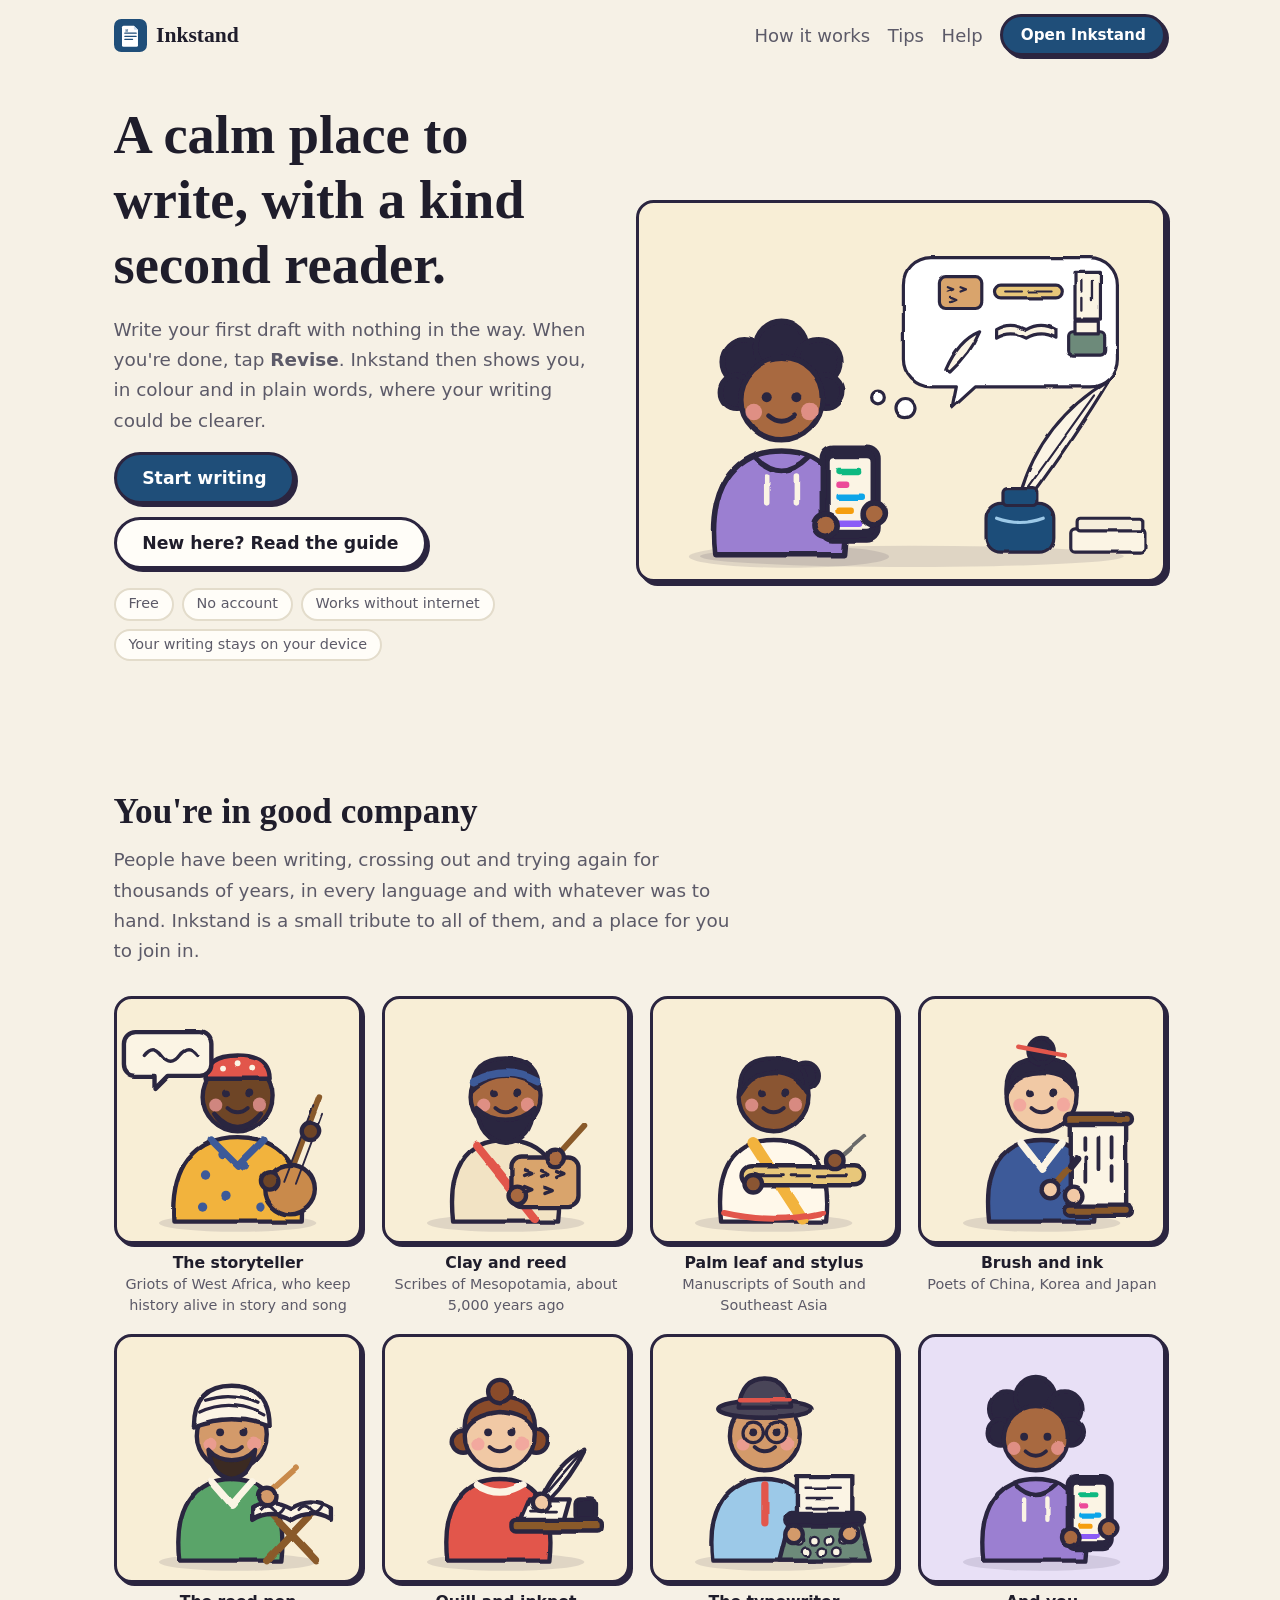
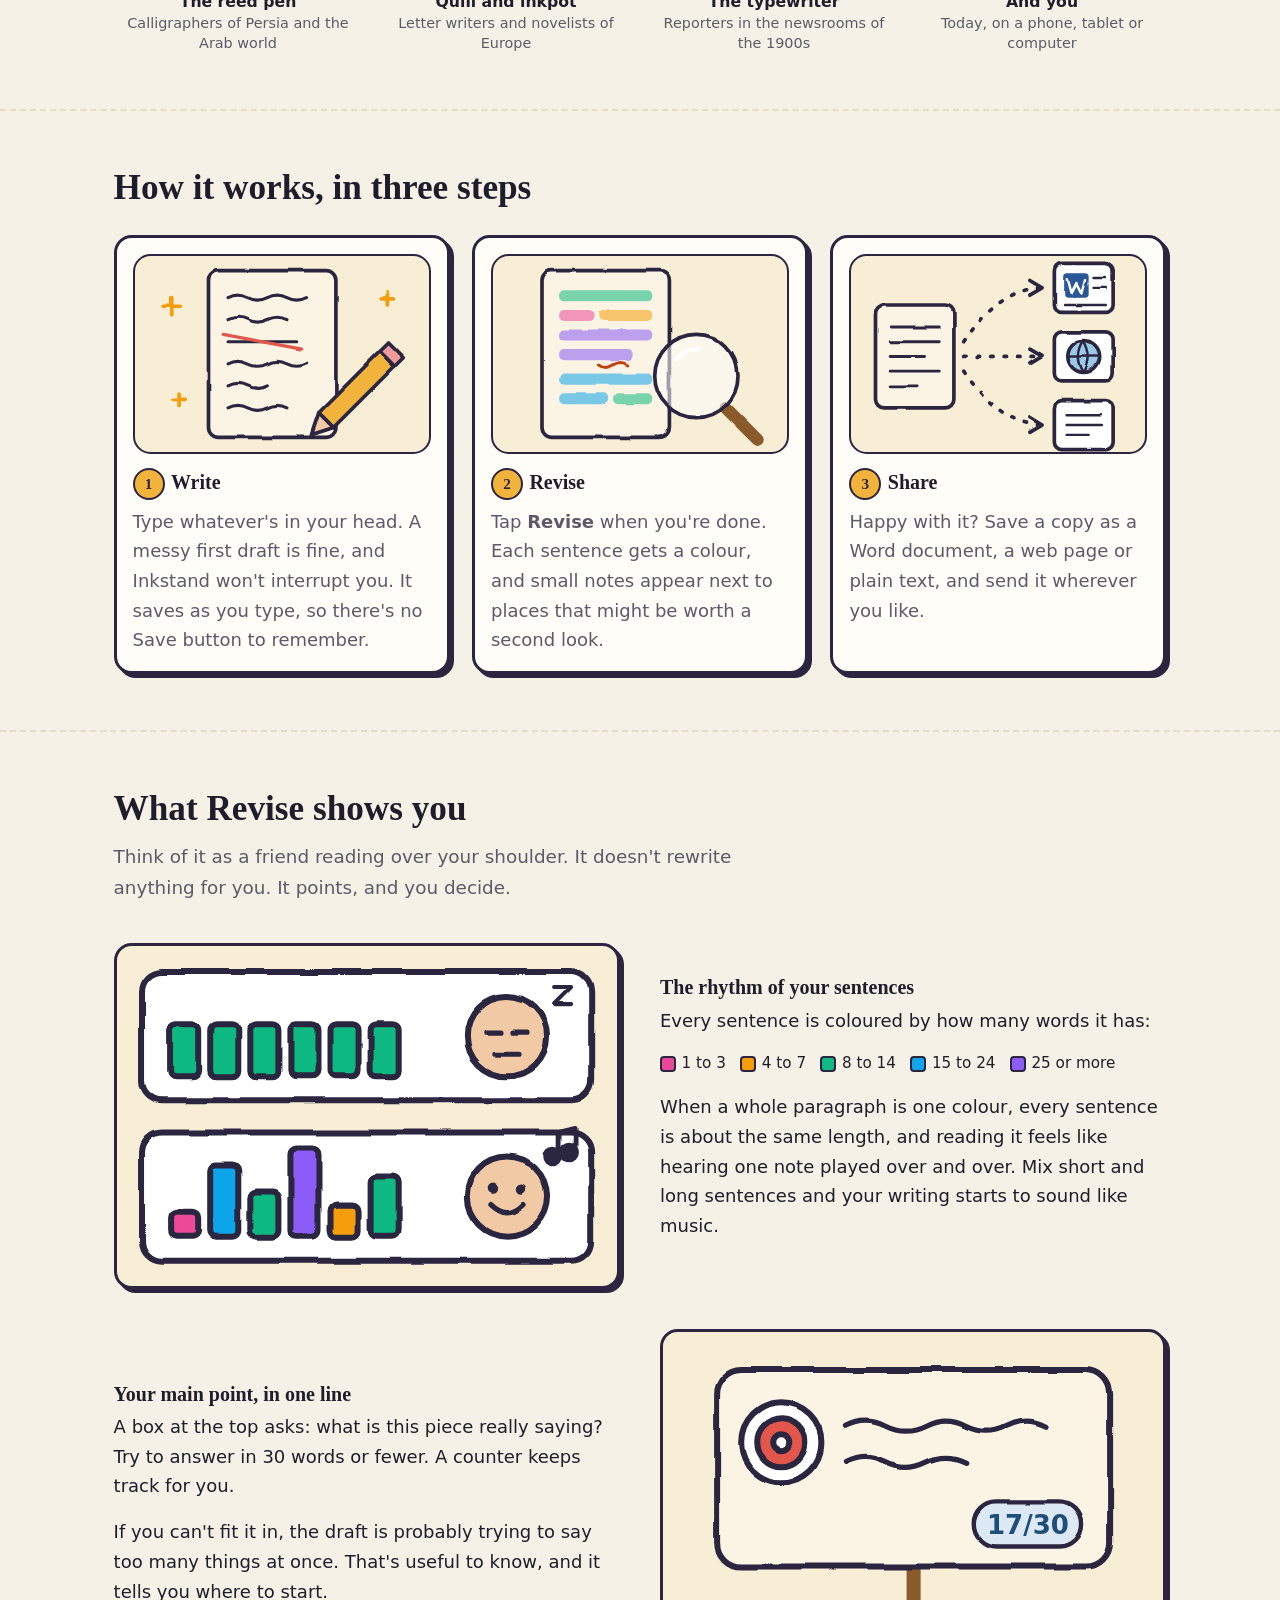
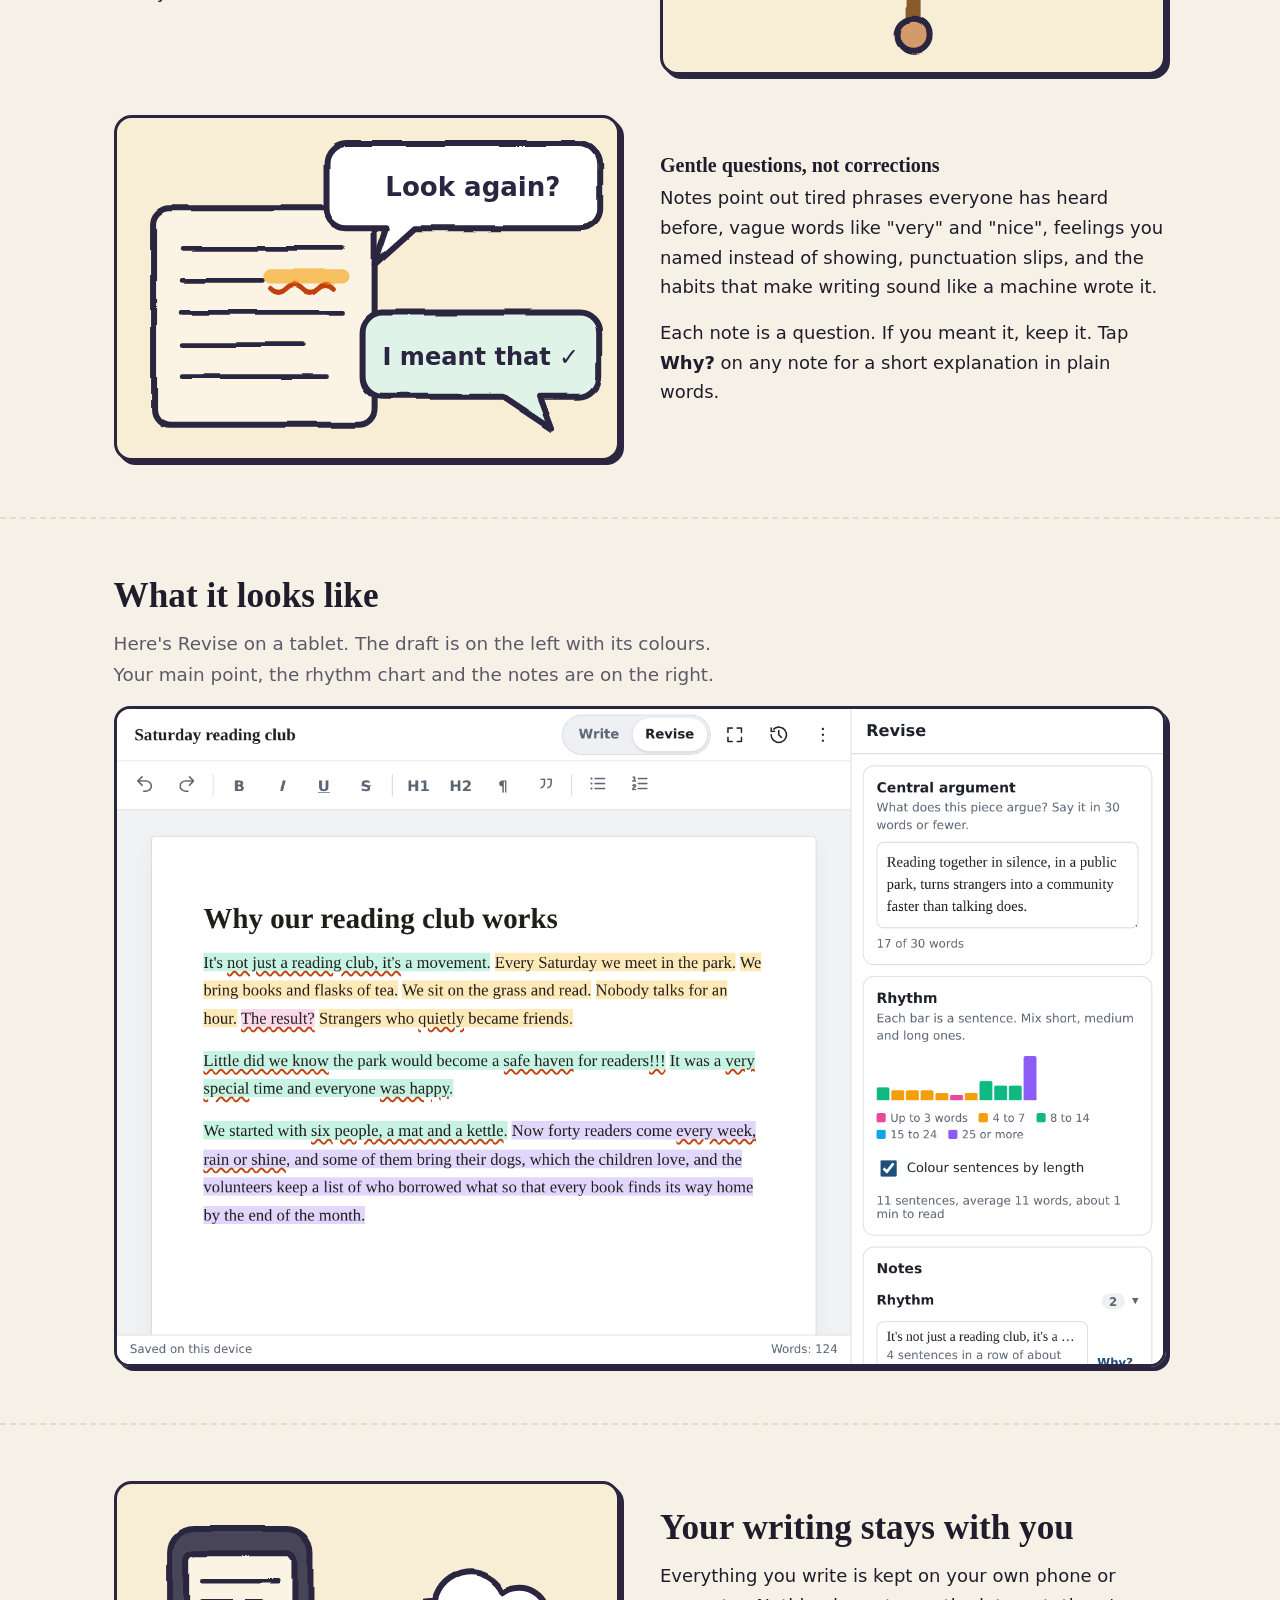
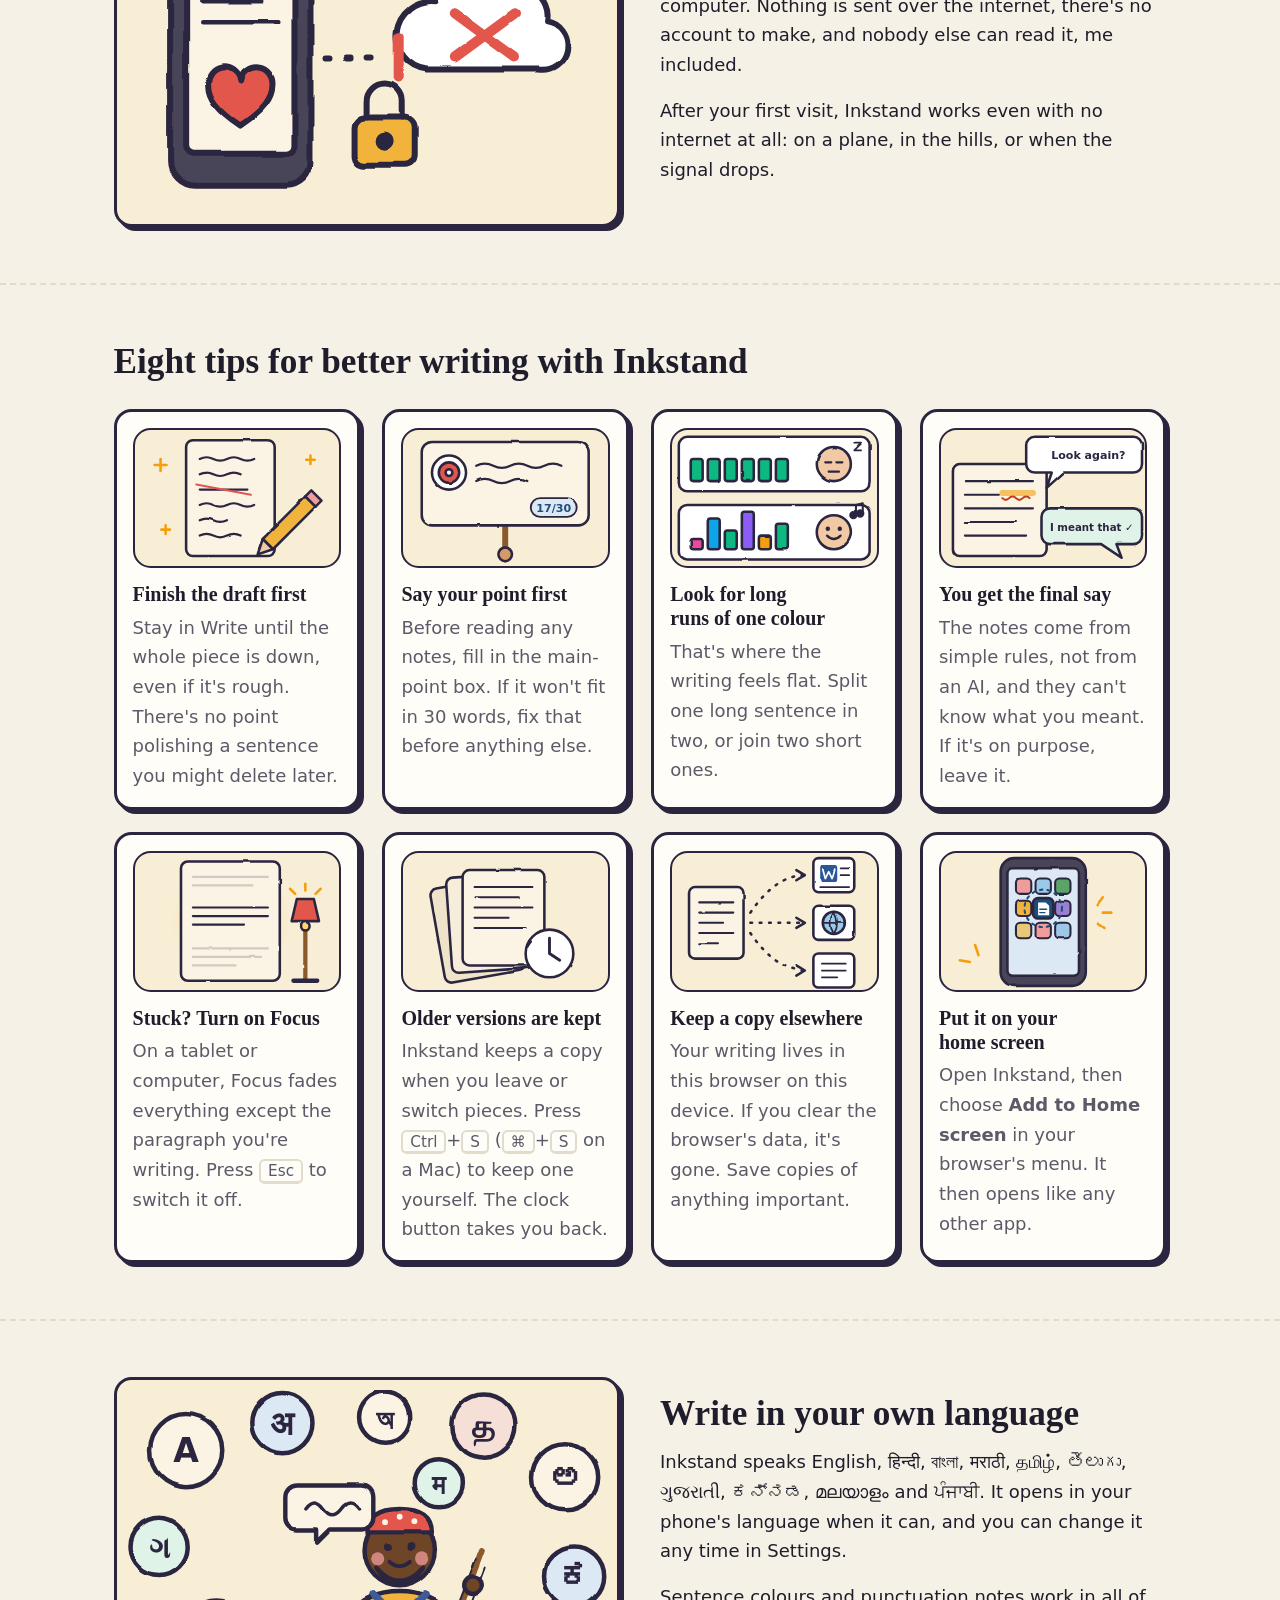
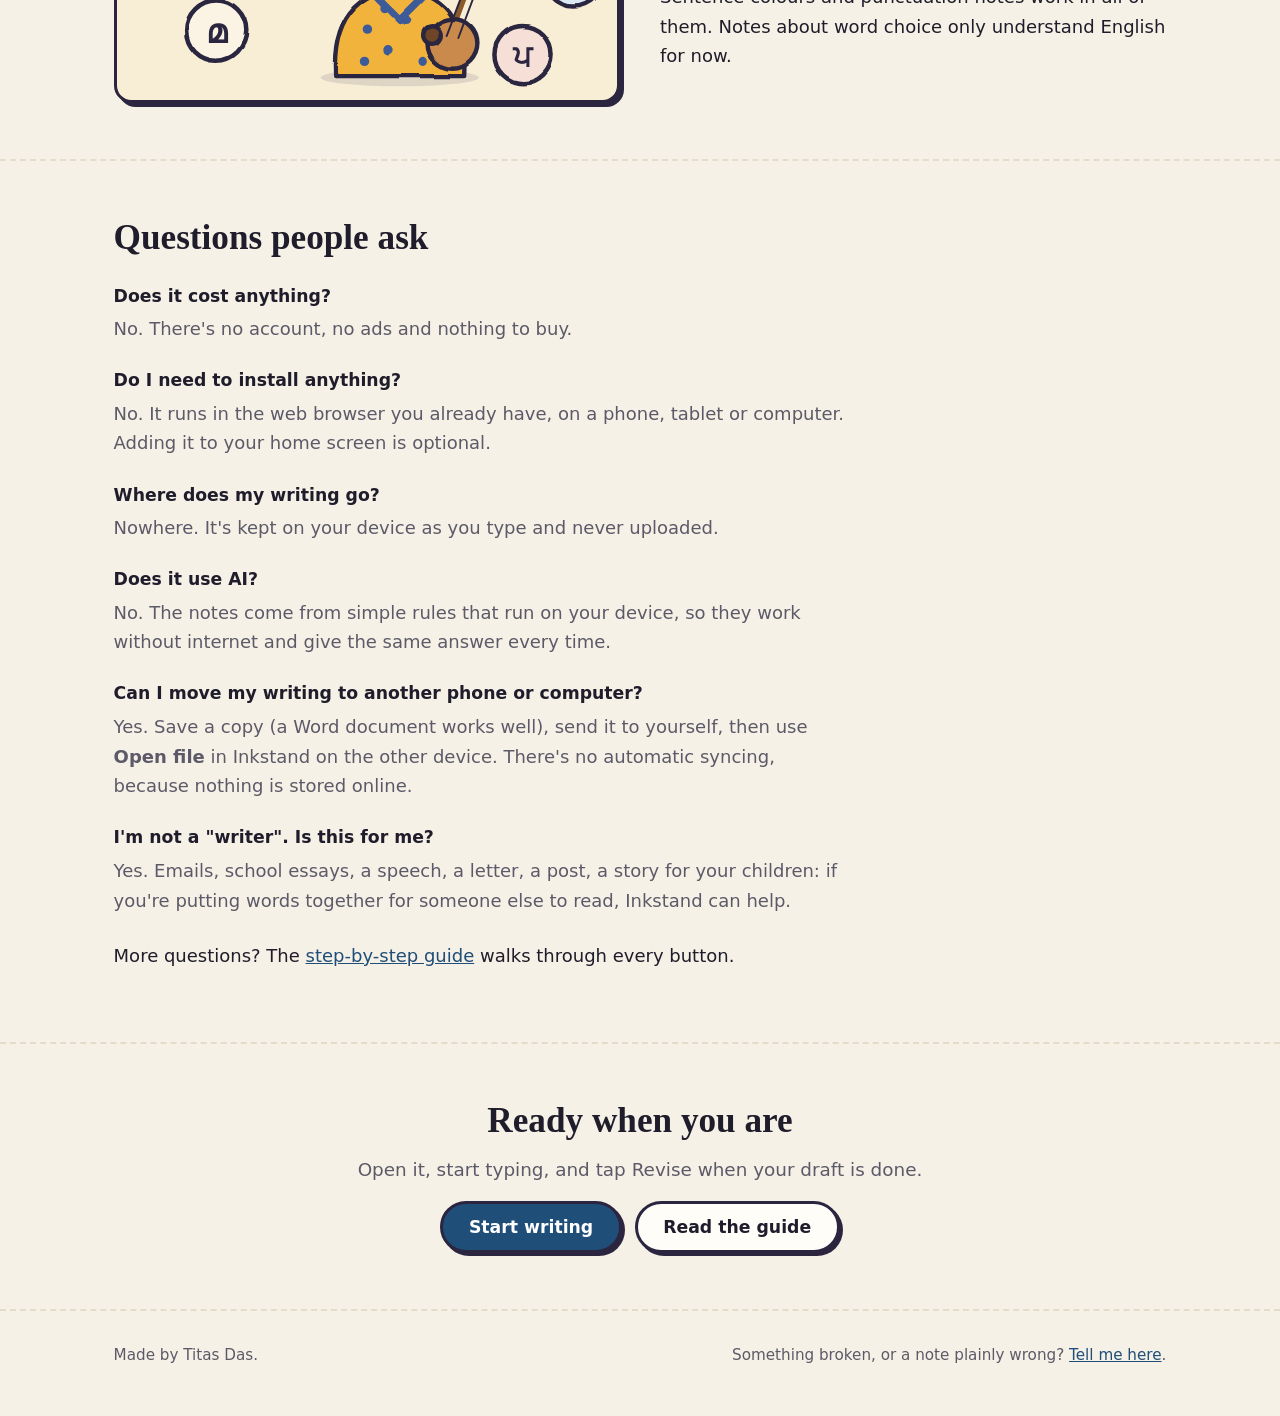
==== commit d6c753c2: "Inkstand 0.2.0" ====
--- a/docs/index.html
+++ b/docs/index.html
@@ -3,205 +3,619 @@
 <head>
   <meta charset="utf-8">
   <meta name="viewport" content="width=device-width, initial-scale=1, viewport-fit=cover">
-  <meta name="theme-color" content="#1f4e79" media="(prefers-color-scheme: light)">
-  <meta name="theme-color" content="#14181d" media="(prefers-color-scheme: dark)">
-  <meta name="description" content="Inkstand is a free writing tool. Draft in Write mode, then let Revise mode show you the rhythm of your sentences and the habits worth a second look. Works offline, in English and nine Indian languages.">
-  <title>Inkstand: write a draft, then revise it</title>
+  <meta name="theme-color" content="#f6f1e6" media="(prefers-color-scheme: light)">
+  <meta name="theme-color" content="#15131c" media="(prefers-color-scheme: dark)">
+  <meta name="description" content="Inkstand is a free, calm place to write. Write your first draft, then tap Revise to see, in colour and plain words, where your writing could be clearer. Works without internet, in English and nine Indian languages.">
+  <title>Inkstand: a calm place to write</title>
   <link rel="icon" href="write/icons/icon.svg" type="image/svg+xml">
   <link rel="apple-touch-icon" href="write/icons/icon-192.png">
   <script>
     // Home-screen installs made before the app moved to write/ still open this page. Send them on.
     if (matchMedia("(display-mode: standalone)").matches || navigator.standalone) location.replace("write/");
   </script>
-  <style>
-    :root {
-      --bg: #f1f2f4;
-      --surface: #ffffff;
-      --text: #1c2128;
-      --muted: #5b6573;
-      --border: #d9dde3;
-      --accent: #1f4e79;
-      --accent-text: #ffffff;
-      --accent-soft: #dce8f4;
-      --ui-font: system-ui, -apple-system, "Segoe UI", Roboto, "Noto Sans", sans-serif;
-      --serif: "Iowan Old Style", "Palatino Linotype", Palatino, "Book Antiqua", Georgia, "Noto Serif", serif;
-      color-scheme: light;
-    }
-    @media (prefers-color-scheme: dark) {
-      :root {
-        --bg: #0f1216;
-        --surface: #171b21;
-        --text: #e6e9ee;
-        --muted: #9aa4b2;
-        --border: #2c333d;
-        --accent: #7fb3e3;
-        --accent-text: #0b1520;
-        --accent-soft: #1d2f42;
-        color-scheme: dark;
-      }
-    }
-    * { box-sizing: border-box; }
-    body {
-      margin: 0;
-      background: var(--bg);
-      color: var(--text);
-      font: 17px/1.6 var(--ui-font);
-      padding: env(safe-area-inset-top, 0px) 0 env(safe-area-inset-bottom, 0px);
-    }
-    .wrap { max-width: 68rem; margin: 0 auto; padding-inline: max(1.25rem, env(safe-area-inset-left, 0px)); }
-    img { max-width: 100%; height: auto; display: block; border-radius: 0.75rem; border: 1px solid var(--border); }
-    a { color: var(--accent); }
-    h1, h2, h3 { font-family: var(--serif); font-weight: 600; line-height: 1.2; }
-    h1 { font-size: clamp(2.4rem, 6vw, 3.6rem); margin: 0 0 0.75rem; }
-    h2 { font-size: clamp(1.6rem, 3.5vw, 2.1rem); margin: 0 0 1rem; }
-    h3 { font-size: 1.2rem; margin: 0 0 0.35rem; }
-    p { margin: 0 0 1rem; }
-    .lede { font-size: 1.2rem; color: var(--muted); max-width: 38rem; }
-
-    header.top { display: flex; align-items: center; justify-content: space-between; gap: 1rem; padding-block: 1rem; }
-    .brand { display: flex; align-items: center; gap: 0.6rem; font-family: var(--serif); font-size: 1.3rem; font-weight: 600; color: var(--text); text-decoration: none; }
-    .brand img { width: 2rem; height: 2rem; border: 0; border-radius: 0.4rem; }
-    nav a { margin-left: 1.1rem; color: var(--muted); text-decoration: none; }
-    nav a:hover { color: var(--text); }
-    @media (max-width: 40rem) { nav .opt { display: none; } }
-
-    .btn {
-      display: inline-flex; align-items: center; min-height: 48px; padding: 0 1.5rem;
-      background: var(--accent); color: var(--accent-text); border-radius: 999px;
-      font-weight: 600; text-decoration: none; font-size: 1.05rem;
-    }
-    .btn:hover { filter: brightness(1.08); }
-    .btn.small { min-height: 40px; padding: 0 1.1rem; font-size: 0.95rem; }
-
-    .hero { display: grid; grid-template-columns: 1fr 1.3fr; gap: 3rem; align-items: center; padding-block: 3rem 4rem; }
-    .hero .meta { color: var(--muted); font-size: 0.95rem; margin-top: 1rem; }
-    @media (max-width: 52rem) { .hero { grid-template-columns: 1fr; gap: 2rem; padding-block: 1.5rem 3rem; } }
-
-    section { padding-block: 3.5rem; border-top: 1px solid var(--border); }
-    .two { display: grid; grid-template-columns: 1fr 1fr; gap: 2.5rem; align-items: start; }
-    @media (max-width: 52rem) { .two { grid-template-columns: 1fr; } }
-    .card { background: var(--surface); border: 1px solid var(--border); border-radius: 0.9rem; padding: 1.4rem 1.5rem; }
-    .card p:last-child { margin-bottom: 0; }
-    .phones { display: grid; grid-template-columns: repeat(3, 1fr); gap: 1rem; margin-top: 2rem; }
-    @media (max-width: 30rem) { .phones { grid-template-columns: 1fr 1fr; } .phones img:last-child { display: none; } }
-
-    ol.tips { list-style: none; counter-reset: tip; padding: 0; margin: 0; display: grid; grid-template-columns: repeat(auto-fit, minmax(17rem, 1fr)); gap: 1rem; }
-    ol.tips li { counter-increment: tip; background: var(--surface); border: 1px solid var(--border); border-radius: 0.9rem; padding: 1.2rem 1.3rem; }
-    ol.tips li::before { content: counter(tip); display: inline-grid; place-items: center; width: 1.8rem; height: 1.8rem; border-radius: 50%; background: var(--accent-soft); color: var(--accent); font-weight: 700; font-size: 0.9rem; margin-bottom: 0.6rem; }
-    ol.tips p { margin: 0; color: var(--muted); }
-    kbd { font: 0.85em var(--ui-font); padding: 0.1em 0.4em; border: 1px solid var(--border); border-bottom-width: 2px; border-radius: 0.3rem; background: var(--surface); }
-
-    .langs { font-size: 1.15rem; line-height: 2; }
-    dl.faq dt { font-weight: 600; margin-top: 1.2rem; }
-    dl.faq dd { margin: 0.2rem 0 0; color: var(--muted); }
-    .cta { text-align: center; }
-    .cta .lede { margin-inline: auto; }
-    footer { padding-block: 2rem 3rem; color: var(--muted); font-size: 0.95rem; border-top: 1px solid var(--border); }
-  </style>
+  <link rel="stylesheet" href="site.css">
 </head>
 <body>
+  <svg class="art-sprite" aria-hidden="true" focusable="false" width="0" height="0" style="position:absolute">
+  <!--
+    Inkstand's illustrations: round-faced figures in a thick, slightly wobbly ink line with flat fills
+    on cream paper. The cast pays homage to writers across cultures and centuries, and the accent
+    colours are the five sentence-length colours from Revise mode.
+  -->
+  <defs>
+    <filter id="wobble" x="-5%" y="-5%" width="110%" height="110%">
+      <feTurbulence type="fractalNoise" baseFrequency="0.04" numOctaves="2" seed="7" result="noise"/>
+      <feDisplacementMap in="SourceGraphic" in2="noise" scale="2.4" xChannelSelector="R" yChannelSelector="G"/>
+    </filter>
+    <radialGradient id="glow">
+      <stop offset="0" stop-color="#ffd76a" stop-opacity=".9"/>
+      <stop offset="1" stop-color="#ffd76a" stop-opacity="0"/>
+    </radialGradient>
+    <g id="face" stroke="none">
+      <circle cx="72" cy="62" r="2.7" fill="#2b2540"/>
+      <circle cx="88" cy="62" r="2.7" fill="#2b2540"/>
+      <circle cx="65" cy="70" r="4.5" fill="#f19c9c" opacity=".75"/>
+      <circle cx="95" cy="70" r="4.5" fill="#f19c9c" opacity=".75"/>
+      <path d="M73 72q7 6 14 0" fill="none" stroke="#2b2540" stroke-width="2.6" stroke-linecap="round"/>
+    </g>
+    <ellipse id="shadow" cx="80" cy="151" rx="54" ry="6" fill="#2b2540" opacity=".12"/>
+  </defs>
+
+  <!-- ============ The cast ============ -->
+
+  <!-- A griot of West Africa: history kept in story and song -->
+  <symbol id="w-griot" viewBox="0 0 160 160">
+    <use href="#shadow"/>
+    <g filter="url(#wobble)" stroke="#2b2540" stroke-width="3" stroke-linecap="round" stroke-linejoin="round">
+      <path d="M36 150C34 112 50 92 80 92s46 20 44 58z" fill="#f2b33d"/>
+      <g fill="#3c5a99" stroke="none"><circle cx="58" cy="118" r="3.2"/><circle cx="72" cy="132" r="3.2"/><circle cx="56" cy="140" r="3.2"/><circle cx="84" cy="112" r="3.2"/><circle cx="96" cy="140" r="3.2"/><circle cx="70" cy="104" r="3.2"/></g>
+      <path d="M62 94l18 18 18-18" fill="none" stroke="#3c5a99" stroke-width="5"/>
+      <circle cx="80" cy="64" r="24" fill="#6e4428"/>
+      <use href="#face"/>
+      <path d="M64 76q16 18 32 0q-6 10-16 10t-16-10z" fill="#e9e3d8"/>
+      <path d="M58 52q0-16 22-16t22 16z" fill="#e2574c"/>
+      <g fill="#fbf4e4" stroke="none"><circle cx="70" cy="45" r="2"/><circle cx="80" cy="42" r="2"/><circle cx="90" cy="45" r="2"/></g>
+      <path d="M118 112l18-48" stroke="#8a5a2b" stroke-width="4"/>
+      <circle cx="116" cy="128" r="17" fill="#c98a4b"/>
+      <path d="M112 122l20-52M120 124l18-48" stroke-width="1.3"/>
+      <circle cx="102" cy="122" r="6" fill="#6e4428"/>
+      <circle cx="130" cy="88" r="6" fill="#6e4428"/>
+      <path d="M8 18h44a8 8 0 0 1 8 8v14a8 8 0 0 1-8 8H30l-9 9v-9H8a8 8 0 0 1-8-8V26a8 8 0 0 1 8-8z" fill="#fbf4e4" transform="translate(2 2)"/>
+      <path d="M16 36q6-8 12 0t12 0t12 0" fill="none" stroke-width="2.4"/>
+    </g>
+  </symbol>
+
+  <!-- A scribe of Mesopotamia: reed stylus pressed into a clay tablet -->
+  <symbol id="w-clay" viewBox="0 0 160 160">
+    <use href="#shadow"/>
+    <g filter="url(#wobble)" stroke="#2b2540" stroke-width="3" stroke-linecap="round" stroke-linejoin="round">
+      <path d="M44 150C40 114 52 94 80 94s40 20 36 56z" fill="#f2e3c4"/>
+      <path d="M60 98l40 50" fill="none" stroke="#e2574c" stroke-width="6"/>
+      <circle cx="80" cy="64" r="24" fill="#a8693f"/>
+      <use href="#face"/>
+      <path d="M60 72q2 22 20 24 18-2 20-24-8 8-20 8t-20-8z" fill="#2b2540"/>
+      <path d="M57 60q0-22 23-22t23 22q-10-10-23-10t-23 10z" fill="#2b2540"/>
+      <path d="M58 54q22-12 44 0" fill="none" stroke="#3c5a99" stroke-width="5"/>
+      <rect x="84" y="106" width="46" height="34" rx="7" fill="#d9a46c"/>
+      <g fill="none" stroke-width="2.4"><path d="M93 115l5 2-5 2M104 115l5 2-5 2M115 115l5 2-5 2M93 126l5 2-5 2M107 126l5 2-5 2"/></g>
+      <path d="M116 104l18-20" stroke="#8a5a2b" stroke-width="4"/>
+      <circle cx="114" cy="106" r="6" fill="#a8693f"/>
+      <circle cx="88" cy="132" r="6" fill="#a8693f"/>
+    </g>
+  </symbol>
+
+  <!-- A palm-leaf scribe of South and Southeast Asia: letters etched with an iron stylus -->
+  <symbol id="w-palm" viewBox="0 0 160 160">
+    <use href="#shadow"/>
+    <g filter="url(#wobble)" stroke="#2b2540" stroke-width="3" stroke-linecap="round" stroke-linejoin="round">
+      <path d="M44 150C40 114 52 94 80 94s40 20 36 56z" fill="#fff8ea"/>
+      <path d="M66 96l34 52" fill="none" stroke="#f2b33d" stroke-width="8"/>
+      <path d="M46 144q34 8 68 0" fill="none" stroke="#e2574c" stroke-width="4"/>
+      <circle cx="102" cy="50" r="9" fill="#2b2540"/>
+      <circle cx="80" cy="64" r="24" fill="#8a5533"/>
+      <use href="#face"/>
+      <path d="M57 62q-2-24 23-24t23 24q-8-14-23-14t-23 14z" fill="#2b2540"/>
+      <rect x="58" y="112" width="84" height="13" rx="6.5" fill="#e8c77a"/>
+      <g fill="none" stroke-width="2"><path d="M68 118.5h18M92 118.5h12M110 118.5h20"/></g>
+      <path d="M126 106l16-14" stroke="#6b6b6b" stroke-width="3"/>
+      <circle cx="122" cy="108" r="6" fill="#8a5533"/>
+      <circle cx="66" cy="124" r="6" fill="#8a5533"/>
+    </g>
+  </symbol>
+
+  <!-- A brush poet of East Asia: ink and a hanging scroll -->
+  <symbol id="w-brush" viewBox="0 0 160 160">
+    <use href="#shadow"/>
+    <g filter="url(#wobble)" stroke="#2b2540" stroke-width="3" stroke-linecap="round" stroke-linejoin="round">
+      <path d="M44 150C40 114 52 94 80 94s40 20 36 56z" fill="#3c5a99"/>
+      <path d="M66 96l14 18 14-18" fill="none" stroke="#fbf4e4" stroke-width="5"/>
+      <circle cx="80" cy="64" r="24" fill="#f1c9a5"/>
+      <use href="#face"/>
+      <path d="M56 62q-2-24 24-24t24 24q-6-14-24-14t-24 14z" fill="#2b2540"/>
+      <circle cx="80" cy="33" r="9" fill="#2b2540"/>
+      <path d="M64 30l32 6" stroke="#e2574c" stroke-width="3"/>
+      <rect x="100" y="80" width="38" height="62" fill="#fbf4e4"/>
+      <rect x="96" y="76" width="46" height="7" rx="3.5" fill="#8a5a2b"/>
+      <rect x="96" y="139" width="46" height="7" rx="3.5" fill="#8a5a2b"/>
+      <g fill="none" stroke-width="2.6"><path d="M128 92v14M128 112v10M119 92v22M110 92v8M110 106v16"/></g>
+      <path d="M86 128l14-16" stroke="#8a5a2b" stroke-width="4"/>
+      <path d="M100 112l4-5" stroke-width="5"/>
+      <circle cx="86" cy="128" r="6" fill="#f1c9a5"/>
+      <circle cx="102" cy="132" r="6" fill="#f1c9a5"/>
+    </g>
+  </symbol>
+
+  <!-- A calligrapher of Persia and the Arab world: the reed pen (qalam) and a book stand -->
+  <symbol id="w-qalam" viewBox="0 0 160 160">
+    <use href="#shadow"/>
+    <g filter="url(#wobble)" stroke="#2b2540" stroke-width="3" stroke-linecap="round" stroke-linejoin="round">
+      <path d="M40 150C36 114 50 94 76 94s38 20 34 56z" fill="#5aa469"/>
+      <path d="M62 96l14 16 14-16" fill="none" stroke="#fbf4e4" stroke-width="5"/>
+      <circle cx="76" cy="64" r="24" fill="#d39a6a"/>
+      <use href="#face" transform="translate(-4 0)"/>
+      <path d="M60 74q2 18 16 20 14-2 16-20-6 7-16 7t-16-7z" fill="#3a2a22"/>
+      <path d="M50 58q0-28 26-28t26 28q-26-10-52 0z" fill="#fbf4e4"/>
+      <path d="M54 48q22-10 44 2M58 40q18-6 36 2" fill="none" stroke-width="2.2"/>
+      <path d="M100 150l34-36M134 150l-34-36" stroke="#8a5a2b" stroke-width="5"/>
+      <path d="M90 114q13-8 27 0 13-8 27 0v8q-14-8-27 0-14-8-27 0z" fill="#fbf4e4"/>
+      <path d="M96 115q4-5 8 0t8-2M122 115q4-5 8 0t8-2" fill="none" stroke-width="2"/>
+      <path d="M100 104l20-18" stroke="#c98a4b" stroke-width="4"/>
+      <circle cx="100" cy="106" r="6" fill="#d39a6a"/>
+    </g>
+  </symbol>
+
+  <!-- A novelist of Europe: quill, inkpot and candle-lit desk -->
+  <symbol id="w-quill" viewBox="0 0 160 160">
+    <use href="#shadow"/>
+    <g filter="url(#wobble)" stroke="#2b2540" stroke-width="3" stroke-linecap="round" stroke-linejoin="round">
+      <path d="M40 150C36 114 50 94 76 94s38 20 34 56z" fill="#e2574c"/>
+      <path d="M60 98q16 10 32 0" fill="none" stroke="#fbf4e4" stroke-width="5"/>
+      <circle cx="51" cy="68" r="8" fill="#8a4b2b"/>
+      <circle cx="101" cy="68" r="8" fill="#8a4b2b"/>
+      <circle cx="76" cy="64" r="24" fill="#f1c9a5"/>
+      <use href="#face" transform="translate(-4 0)"/>
+      <path d="M52 62q-2-24 24-24t24 24q-4-12-24-14-20 2-24 14z" fill="#8a4b2b"/>
+      <circle cx="76" cy="34" r="8" fill="#8a4b2b"/>
+      <rect x="84" y="122" width="62" height="8" rx="3" fill="#8a5a2b"/>
+      <path d="M90 122l6-14h28l-4 14z" fill="#fbf4e4"/>
+      <path d="M97 116h18M99 112h12" fill="none" stroke-width="1.8"/>
+      <rect x="128" y="108" width="14" height="14" rx="3" fill="#2b2540"/>
+      <path d="M104 108q12-26 30-34-8 18-26 36z" fill="#fbf4e4"/>
+      <path d="M104 108l26-30" fill="none" stroke-width="1.8"/>
+      <circle cx="104" cy="110" r="6" fill="#f1c9a5"/>
+    </g>
+  </symbol>
+
+  <!-- A reporter at a typewriter, from the newsrooms of the 1900s -->
+  <symbol id="w-type" viewBox="0 0 160 160">
+    <use href="#shadow"/>
+    <g filter="url(#wobble)" stroke="#2b2540" stroke-width="3" stroke-linecap="round" stroke-linejoin="round">
+      <path d="M38 150C34 114 48 94 74 94s38 20 34 56z" fill="#9cc9e8"/>
+      <path d="M74 98v26" stroke="#e2574c" stroke-width="5"/>
+      <circle cx="74" cy="64" r="24" fill="#d39a6a"/>
+      <use href="#face" transform="translate(-6 0)"/>
+      <g fill="none" stroke-width="2.2"><circle cx="66" cy="62" r="7"/><circle cx="82" cy="62" r="7"/><path d="M73 62h2"/></g>
+      <ellipse cx="74" cy="46" rx="32" ry="6" fill="#4a4458"/>
+      <path d="M56 45q2-20 18-20t18 20z" fill="#4a4458"/>
+      <path d="M57 40h34" stroke="#e2574c" stroke-width="3"/>
+      <rect x="96" y="92" width="38" height="34" fill="#fbf4e4"/>
+      <path d="M102 100h24M102 107h18M102 114h22" fill="none" stroke-width="1.8"/>
+      <rect x="88" y="118" width="54" height="8" rx="4" fill="#2b2540"/>
+      <path d="M84 150l6-24h50l6 24z" fill="#6d8a7a"/>
+      <g fill="#fbf4e4" stroke-width="1.6"><circle cx="98" cy="136" r="3"/><circle cx="108" cy="136" r="3"/><circle cx="118" cy="136" r="3"/><circle cx="128" cy="136" r="3"/><circle cx="103" cy="144" r="3"/><circle cx="113" cy="144" r="3"/><circle cx="123" cy="144" r="3"/></g>
+      <circle cx="94" cy="132" r="6" fill="#d39a6a"/>
+      <circle cx="132" cy="132" r="6" fill="#d39a6a"/>
+    </g>
+  </symbol>
+
+  <!-- You, today: a phone with Inkstand open -->
+  <symbol id="w-today" viewBox="0 0 160 160">
+    <use href="#shadow"/>
+    <g filter="url(#wobble)" stroke="#2b2540" stroke-width="3" stroke-linecap="round" stroke-linejoin="round">
+      <path d="M40 150C36 114 50 94 76 94s38 20 34 56z" fill="#9b7fd1"/>
+      <path d="M62 98q14 14 28 0" fill="none" stroke-width="3"/>
+      <path d="M68 108v14M84 108v14" stroke="#fbf4e4" stroke-width="3"/>
+      <g fill="#2b2540"><circle cx="56" cy="46" r="12"/><circle cx="76" cy="38" r="14"/><circle cx="96" cy="46" r="12"/><circle cx="52" cy="62" r="9"/><circle cx="100" cy="62" r="9"/></g>
+      <circle cx="76" cy="66" r="22" fill="#a8693f"/>
+      <use href="#face" transform="translate(-4 3)"/>
+      <rect x="98" y="92" width="30" height="50" rx="6" fill="#2b2540"/>
+      <rect x="102" y="98" width="22" height="38" rx="2" fill="#fbf4e4" stroke="none"/>
+      <g stroke="none"><rect x="105" y="103" width="14" height="3.5" rx="1.5" fill="#10b981"/><rect x="105" y="110" width="7" height="3.5" rx="1.5" fill="#ec4899"/><rect x="105" y="117" width="16" height="3.5" rx="1.5" fill="#0ea5e9"/><rect x="105" y="124" width="10" height="3.5" rx="1.5" fill="#f59e0b"/><rect x="105" y="131" width="15" height="3.5" rx="1.5" fill="#8b5cf6"/></g>
+      <circle cx="100" cy="134" r="6" fill="#a8693f"/>
+      <circle cx="126" cy="128" r="6" fill="#a8693f"/>
+    </g>
+  </symbol>
+
+  <!-- ============ Ideas ============ -->
+
+  <!-- Hero: today's writer at a desk, thinking of the tools that came before -->
+  <symbol id="s-hero" viewBox="0 0 480 340">
+    <g filter="url(#wobble)" stroke="#2b2540" stroke-width="3" stroke-linecap="round" stroke-linejoin="round">
+      <path d="M268 44h150a26 26 0 0 1 26 26v70a26 26 0 0 1-26 26H310l-22 20 4-20h-24a26 26 0 0 1-26-26V70a26 26 0 0 1 26-26z" fill="#fff"/>
+            <rect x="276" y="62" width="40" height="30" rx="6" fill="#d9a46c"/>
+      <path d="M284 72l5 2-5 2M296 72l5 2-5 2M286 82l5 2-5 2" fill="none" stroke-width="2.2"/>
+      <rect x="328" y="70" width="64" height="12" rx="6" fill="#e8c77a"/>
+      <path d="M338 76h16M360 76h22" fill="none" stroke-width="1.8"/>
+      <rect x="404" y="58" width="24" height="44" fill="#fbf4e4"/>
+      <path d="M410 66v10M410 82v12M420 66v18" fill="none" stroke-width="2.2"/>
+      <path d="M282 150q12-28 32-36-8 20-28 38z" fill="#fbf4e4"/>
+      <path d="M330 112q14-8 28 0 14-8 28 0v8q-14-8-28 0-14-8-28 0z" fill="#fbf4e4"/>
+      <rect x="398" y="114" width="34" height="22" rx="4" fill="#6d8a7a"/>
+      <rect x="404" y="104" width="22" height="12" fill="#fbf4e4"/>
+    </g>
+    <ellipse cx="250" cy="326" rx="200" ry="10" fill="#2b2540" opacity=".12"/>
+    <g filter="url(#wobble)" stroke="#2b2540" stroke-width="3" stroke-linecap="round" stroke-linejoin="round">
+      <circle cx="244" cy="186" r="9" fill="#fff"/><circle cx="218" cy="176" r="6" fill="#fff"/>
+      <path d="M352 268q20-70 84-108-30 50-74 110z" fill="#fbf4e4"/>
+      <path d="M356 266l66-92" fill="none" stroke-width="2"/>
+      <rect x="320" y="276" width="64" height="46" rx="14" fill="#1f4e79"/>
+      <rect x="336" y="262" width="32" height="16" rx="4" fill="#1f4e79"/>
+      <path d="M330 290q22 8 44 0" fill="none" stroke="#9cc9e8" stroke-width="3"/>
+      <rect x="400" y="300" width="70" height="22" rx="4" fill="#fbf4e4"/>
+      <rect x="406" y="290" width="62" height="12" rx="3" fill="#f6eedb"/>
+    </g>
+    <use href="#w-today" x="-6" y="62" width="280" height="280"/>
+  </symbol>
+
+  <!-- Step 1: a messy first draft is fine -->
+  <symbol id="s-write" viewBox="0 0 240 160">
+    <g filter="url(#wobble)" stroke="#2b2540" stroke-width="3" stroke-linecap="round" stroke-linejoin="round">
+      <rect x="60" y="12" width="104" height="136" rx="8" fill="#fbf4e4"/>
+      <g fill="none" stroke-width="2.6">
+        <path d="M76 34q8-4 16 0t16 0 16 0 16 0"/>
+        <path d="M76 52q8-4 16 0t16 0 16 0"/>
+        <path d="M76 70h56"/><path d="M72 64l64 12" stroke="#e2574c"/>
+        <path d="M76 88q8-4 16 0t16 0 16 0 16 0"/>
+        <path d="M76 106q8-4 16 0t16 0"/>
+        <path d="M76 124q8-4 16 0t16 0 16 0"/>
+      </g>
+      <path d="M150 128l50-50 12 12-50 50z" fill="#f2b33d"/>
+      <path d="M150 128l12 12-18 6z" fill="#f1c9a5"/>
+      <path d="M200 78l7-7 12 12-7 7z" fill="#f19c9c"/>
+      <path d="M30 34v14M23 41h14M206 30v10M201 35h10M36 112v10M31 117h10" fill="none" stroke="#f59e0b"/>
+    </g>
+  </symbol>
+
+  <!-- Step 2: Revise shows each sentence in colour -->
+  <symbol id="s-revise" viewBox="0 0 240 160">
+    <g filter="url(#wobble)" stroke="#2b2540" stroke-width="3" stroke-linecap="round" stroke-linejoin="round">
+      <rect x="40" y="12" width="104" height="136" rx="8" fill="#fbf4e4"/>
+      <g stroke="none">
+        <rect x="54" y="28" width="76" height="9" rx="4" fill="#10b981" opacity=".55"/>
+        <rect x="54" y="44" width="28" height="9" rx="4" fill="#ec4899" opacity=".55"/>
+        <rect x="86" y="44" width="44" height="9" rx="4" fill="#f59e0b" opacity=".55"/>
+        <rect x="54" y="60" width="76" height="9" rx="4" fill="#8b5cf6" opacity=".55"/>
+        <rect x="54" y="76" width="60" height="9" rx="4" fill="#8b5cf6" opacity=".55"/>
+        <rect x="54" y="96" width="76" height="9" rx="4" fill="#0ea5e9" opacity=".55"/>
+        <rect x="54" y="112" width="40" height="9" rx="4" fill="#0ea5e9" opacity=".55"/>
+        <rect x="98" y="112" width="32" height="9" rx="4" fill="#10b981" opacity=".55"/>
+      </g>
+      <path d="M86 89q6 4 12 0t12 0" fill="none" stroke="#c2410c" stroke-width="2.4"/>
+      <path d="M190 124l26 26" stroke="#8a5a2b" stroke-width="10"/>
+      <circle cx="166" cy="98" r="34" fill="#ffffff" fill-opacity=".55"/>
+      <path d="M150 84q8-8 18-8" fill="none" stroke="#ffffff" stroke-width="4"/>
+    </g>
+  </symbol>
+
+  <!-- Step 3: save a copy to share -->
+  <symbol id="s-share" viewBox="0 0 240 160">
+    <g filter="url(#wobble)" stroke="#2b2540" stroke-width="3" stroke-linecap="round" stroke-linejoin="round">
+      <rect x="20" y="40" width="64" height="84" rx="7" fill="#fbf4e4"/>
+      <path d="M32 58h40M32 70h40M32 82h28M32 94h40M32 106h22" fill="none" stroke-width="2.4"/>
+      <path d="M92 70q30-44 64-44M92 82h64M92 94q30 44 64 44" fill="none" stroke-dasharray="2 9"/>
+      <path d="M146 20l10 6-10 6M146 76l10 6-10 6M146 132l10 6-10 6" fill="none"/>
+      <rect x="166" y="6" width="48" height="40" rx="6" fill="#ffffff"/>
+      <rect x="174" y="14" width="20" height="20" rx="3" fill="#2b579a" stroke="none"/>
+      <path d="M177 19l3 11 4-8 4 8 3-11" fill="none" stroke="#fff" stroke-width="2"/>
+      <path d="M198 18h10M198 26h10M174 40h34" fill="none" stroke-width="2"/>
+      <rect x="166" y="62" width="48" height="40" rx="6" fill="#ffffff"/>
+      <circle cx="190" cy="82" r="13" fill="#9cc9e8"/>
+      <path d="M177 82h26M190 69q-8 13 0 26M190 69q8 13 0 26" fill="none" stroke-width="2"/>
+      <rect x="166" y="118" width="48" height="40" rx="6" fill="#ffffff"/>
+      <path d="M176 130h28M176 138h28M176 146h18" fill="none" stroke-width="2"/>
+    </g>
+  </symbol>
+
+  <!-- Rhythm: sentences all one length drone; a mix sings -->
+  <symbol id="s-rhythm" viewBox="0 0 240 160">
+    <g filter="url(#wobble)" stroke="#2b2540" stroke-width="3" stroke-linecap="round" stroke-linejoin="round">
+      <rect x="8" y="8" width="224" height="64" rx="10" fill="#ffffff"/>
+      <g fill="#10b981"><rect x="22" y="34" width="14" height="26" rx="3"/><rect x="42" y="34" width="14" height="26" rx="3"/><rect x="62" y="34" width="14" height="26" rx="3"/><rect x="82" y="34" width="14" height="26" rx="3"/><rect x="102" y="34" width="14" height="26" rx="3"/><rect x="122" y="34" width="14" height="26" rx="3"/></g>
+      <circle cx="190" cy="40" r="20" fill="#f1c9a5"/>
+      <path d="M180 38h7M193 38h7M184 49h12" fill="none" stroke-width="2.6"/>
+      <path d="M214 16h8l-8 8h8" fill="none" stroke-width="2"/>
+      <rect x="8" y="88" width="224" height="64" rx="10" fill="#ffffff"/>
+      <rect x="22" y="128" width="14" height="12" rx="3" fill="#ec4899"/>
+      <rect x="42" y="104" width="14" height="36" rx="3" fill="#0ea5e9"/>
+      <rect x="62" y="118" width="14" height="22" rx="3" fill="#10b981"/>
+      <rect x="82" y="96" width="14" height="44" rx="3" fill="#8b5cf6"/>
+      <rect x="102" y="124" width="14" height="16" rx="3" fill="#f59e0b"/>
+      <rect x="122" y="110" width="14" height="30" rx="3" fill="#10b981"/>
+      <circle cx="190" cy="120" r="20" fill="#f1c9a5"/>
+      <g stroke="none" fill="#2b2540"><circle cx="183" cy="116" r="2.6"/><circle cx="197" cy="116" r="2.6"/></g>
+      <path d="M182 124q8 8 16 0" fill="none" stroke-width="2.6"/>
+      <path d="M216 100v-12l8-2v12" fill="none" stroke-width="2.4"/>
+      <circle cx="213" cy="100" r="3.4" fill="#2b2540"/><circle cx="221" cy="98" r="3.4" fill="#2b2540"/>
+    </g>
+  </symbol>
+
+  <!-- Central argument: your point on one card -->
+  <symbol id="s-argument" viewBox="0 0 240 160">
+    <g filter="url(#wobble)" stroke="#2b2540" stroke-width="3" stroke-linecap="round" stroke-linejoin="round">
+      <path d="M120 112v40" stroke="#8a5a2b" stroke-width="7"/>
+      <rect x="22" y="14" width="196" height="98" rx="12" fill="#fbf4e4"/>
+      <circle cx="54" cy="50" r="20" fill="#ffffff"/><circle cx="54" cy="50" r="12" fill="#e2574c"/><circle cx="54" cy="50" r="4" fill="#ffffff"/>
+      <path d="M86 42q10-5 20 0t20 0 20 0 20 0 20 0M86 60q10-5 20 0t20 0 20 0" fill="none" stroke-width="2.6"/>
+      <rect x="150" y="80" width="54" height="22" rx="11" fill="#dce8f4" stroke-width="2.2"/>
+      
+      <circle cx="120" cy="146" r="8" fill="#d39a6a"/>
+    </g>
+    <text x="177" y="96" text-anchor="middle" font-family="system-ui, sans-serif" font-size="13" font-weight="700" fill="#1f4e79" stroke="none">17/30</text>
+  </symbol>
+
+  <!-- Notes are questions, and "I meant that" is an answer -->
+  <symbol id="s-question" viewBox="0 0 240 160">
+    <g filter="url(#wobble)" stroke="#2b2540" stroke-width="3" stroke-linecap="round" stroke-linejoin="round">
+      <rect x="14" y="40" width="110" height="108" rx="8" fill="#fbf4e4"/>
+      <path d="M28 60h80M28 76h40M28 92h80M28 108h60M28 124h72" fill="none" stroke-width="2.4"/>
+      <path d="M72 80q4 4 8 0t8 0 8 0 8 0" fill="none" stroke="#c2410c" stroke-width="2.4"/>
+      <path d="M72 74h36" fill="none" stroke="#f59e0b" stroke-width="7" opacity=".6"/>
+      <path d="M110 8h116a10 10 0 0 1 10 10v22a10 10 0 0 1-10 10h-82l-20 18 6-18h-20a10 10 0 0 1-10-10V18a10 10 0 0 1 10-10z" fill="#ffffff"/>
+      
+      <path d="M128 92h98a10 10 0 0 1 10 10v22a10 10 0 0 1-10 10h-20l6 16-24-16h-60a10 10 0 0 1-10-10v-22a10 10 0 0 1 10-10z" fill="#dff3e8"/>
+      
+    </g>
+    <text x="173" y="34" text-anchor="middle" font-family="system-ui, sans-serif" font-size="13" font-weight="600" fill="#2b2540" stroke="none">Look again?</text>
+    <text x="177" y="118" text-anchor="middle" font-family="system-ui, sans-serif" font-size="12" font-weight="600" fill="#2b2540" stroke="none">I meant that ✓</text>
+  </symbol>
+
+  <!-- Focus: a lamp lights only the paragraph you're on -->
+  <symbol id="s-focus" viewBox="0 0 240 160">
+    <circle cx="112" cy="80" r="70" fill="url(#glow)"/>
+    <g filter="url(#wobble)" stroke="#2b2540" stroke-width="3" stroke-linecap="round" stroke-linejoin="round">
+      <rect x="54" y="10" width="116" height="140" rx="8" fill="#fbf4e4"/>
+      <g fill="none" stroke-width="2.6">
+        <path d="M68 28h88M68 38h70" opacity=".2"/>
+        <path d="M68 64h88M68 74h88M68 84h60"/>
+        <path d="M68 112h88M68 122h80M68 132h50" opacity=".2"/>
+      </g>
+      <path d="M200 150v-70" stroke="#8a5a2b" stroke-width="5"/>
+      <path d="M186 150h28" stroke-width="5"/>
+      <path d="M190 54h20l6 26h-32z" fill="#e2574c"/>
+      <circle cx="200" cy="86" r="5" fill="#ffd76a"/>
+      <path d="M200 44v-8M188 48l-6-6M212 48l6-6" fill="none" stroke="#f59e0b"/>
+    </g>
+  </symbol>
+
+  <!-- Private: your writing stays on your device -->
+  <symbol id="s-private" viewBox="0 0 240 160">
+    <g filter="url(#wobble)" stroke="#2b2540" stroke-width="3" stroke-linecap="round" stroke-linejoin="round">
+      <rect x="22" y="18" width="70" height="128" rx="12" fill="#4a4458"/>
+      <rect x="30" y="30" width="54" height="100" rx="4" fill="#fbf4e4"/>
+      <path d="M38 44h38M38 54h30M38 64h38" fill="none" stroke-width="2.2"/>
+      <path d="M57 116c-12-8-16-14-16-20a8 8 0 0 1 16-2 8 8 0 0 1 16 2c0 6-4 12-16 20z" fill="#e2574c"/>
+      <path d="M154 54a18 18 0 0 1 34-4 14 14 0 0 1 22 14 12 12 0 0 1-4 24h-56a14 14 0 0 1 4-34z" fill="#ffffff"/>
+      <path d="M164 60l30 22M194 60l-30 22" stroke="#e2574c" stroke-width="5"/>
+      <path d="M100 82h30" fill="none" stroke-dasharray="2 8"/>
+      <path d="M136 72v20" stroke="#e2574c" stroke-width="5"/>
+      <rect x="114" y="112" width="30" height="24" rx="5" fill="#f2b33d"/>
+      <path d="M120 112v-8a9 9 0 0 1 18 0v8" fill="none"/>
+      <circle cx="129" cy="124" r="3" fill="#2b2540"/>
+    </g>
+  </symbol>
+
+  <!-- Versions: earlier copies kept, like a bundle of palm leaves -->
+  <symbol id="s-versions" viewBox="0 0 240 160">
+    <g filter="url(#wobble)" stroke="#2b2540" stroke-width="3" stroke-linecap="round" stroke-linejoin="round">
+      <rect x="40" y="34" width="96" height="112" rx="8" fill="#efe4c9" transform="rotate(-10 88 90)"/>
+      <rect x="54" y="26" width="96" height="112" rx="8" fill="#f6eedb" transform="rotate(-4 102 82)"/>
+      <rect x="70" y="20" width="96" height="112" rx="8" fill="#fbf4e4"/>
+      <path d="M84 40h68M84 52h52M84 64h68M84 76h40M84 88h60" fill="none" stroke-width="2.4"/>
+      <circle cx="172" cy="118" r="28" fill="#ffffff"/>
+      <path d="M172 100v18l12 8" fill="none" stroke-width="3.4"/>
+      <path d="M150 104a26 26 0 0 0-4 6" fill="none"/>
+    </g>
+  </symbol>
+
+  <!-- Home screen: Inkstand as an app icon -->
+  <symbol id="s-home" viewBox="0 0 240 160">
+    <g filter="url(#wobble)" stroke="#2b2540" stroke-width="3" stroke-linecap="round" stroke-linejoin="round">
+      <rect x="70" y="6" width="100" height="150" rx="16" fill="#4a4458"/>
+      <rect x="78" y="18" width="84" height="126" rx="6" fill="#dce8f4"/>
+      <g stroke-width="2.4"><rect x="88" y="30" width="18" height="18" rx="5" fill="#f19c9c"/><rect x="111" y="30" width="18" height="18" rx="5" fill="#9cc9e8"/><rect x="134" y="30" width="18" height="18" rx="5" fill="#5aa469"/><rect x="88" y="56" width="18" height="18" rx="5" fill="#f2b33d"/><rect x="134" y="56" width="18" height="18" rx="5" fill="#9b7fd1"/><rect x="88" y="82" width="18" height="18" rx="5" fill="#e8c77a"/><rect x="111" y="82" width="18" height="18" rx="5" fill="#f19c9c"/><rect x="134" y="82" width="18" height="18" rx="5" fill="#9cc9e8"/></g>
+      <rect x="108" y="53" width="24" height="24" rx="6" fill="#1f4e79"/>
+      <path d="M114 58h9l4 4v11h-13z" fill="#ffffff" stroke="none"/>
+      <path d="M116 66h8M116 70h6" stroke="#1f4e79" stroke-width="1.6"/>
+      <circle cx="120" cy="65" r="22" fill="none" stroke="#1f4e79" stroke-width="2.4" stroke-dasharray="3 6"/>
+      <path d="M190 52l-6 8M200 70h-10M192 88l-7-5" fill="none" stroke="#f59e0b"/>
+      <path d="M44 120l-4-12M34 128l-12-2" fill="none" stroke="#f59e0b"/>
+    </g>
+  </symbol>
+
+  <!-- Languages: one storyteller, many scripts -->
+  <symbol id="s-langs" viewBox="0 0 320 200">
+    <g font-family="'Noto Sans','Noto Sans Devanagari','Noto Sans Bengali','Noto Sans Tamil','Noto Sans Telugu','Noto Sans Gujarati','Noto Sans Kannada','Noto Sans Malayalam','Noto Sans Gurmukhi','Nirmala UI',system-ui,sans-serif" font-size="22" font-weight="700" text-anchor="middle" fill="#2b2540">
+      <g filter="url(#wobble)" stroke="#2b2540" stroke-width="3" fill="#ffffff">
+        <circle cx="40" cy="40" r="24" fill="#fbf4e4"/><circle cx="104" cy="22" r="20" fill="#dce8f4"/><circle cx="172" cy="18" r="17" fill="#fbf4e4"/><circle cx="238" cy="24" r="21" fill="#f6dfd6"/><circle cx="292" cy="58" r="22" fill="#fbf4e4"/>
+        <circle cx="22" cy="104" r="19" fill="#dff3e8"/><circle cx="298" cy="124" r="20" fill="#dce8f4"/><circle cx="60" cy="160" r="20" fill="#fbf4e4"/><circle cx="264" cy="176" r="19" fill="#f6dfd6"/><circle cx="208" cy="62" r="16" fill="#dff3e8"/>
+      </g>
+      <text x="40" y="48">A</text><text x="104" y="30">अ</text><text x="172" y="26" font-size="18">অ</text><text x="238" y="32">த</text><text x="292" y="66">అ</text>
+      <text x="22" y="112" font-size="19">ગ</text><text x="298" y="132">ಕ</text><text x="60" y="168">മ</text><text x="264" y="184" font-size="19">ਪ</text><text x="208" y="69" font-size="17">म</text>
+    </g>
+    <use href="#w-griot" x="104" y="44" width="156" height="156"/>
+  </symbol>
+</svg>
+
   <div class="wrap">
     <header class="top">
       <a class="brand" href="./"><img src="write/icons/icon.svg" alt="">Inkstand</a>
       <nav>
         <a class="opt" href="#how">How it works</a>
         <a class="opt" href="#tips">Tips</a>
+        <a href="help/">Help</a>
         <a class="btn small" href="write/">Open Inkstand</a>
       </nav>
     </header>
 
     <div class="hero">
       <div>
-        <h1>Write a draft, then revise it until it says what you mean.</h1>
-        <p class="lede">Inkstand is a quiet place to write. Get the first draft down without distractions, then switch to Revise and see how the piece actually reads.</p>
-        <a class="btn" href="write/">Start writing</a>
-        <p class="meta">Free. No sign-up. Works offline once it has loaded, and what you write stays on your device.</p>
-      </div>
-      <img src="shots/tablet-revise-english.png" width="1707" height="1068" alt="Revise mode: sentences coloured by length, notes underlined in the text, and the central argument, rhythm chart and notes in a side panel">
+        <h1>A calm place to write, with a kind second reader.</h1>
+        <p class="lede">Write your first draft with nothing in the way. When you're done, tap <b>Revise</b>. Inkstand then shows you, in colour and in plain words, where your writing could be clearer.</p>
+        <div class="actions">
+          <a class="btn" href="write/">Start writing</a>
+          <a class="btn ghost" href="help/">New here? Read the guide</a>
+        </div>
+        <ul class="badges">
+          <li>Free</li><li>No account</li><li>Works without internet</li><li>Your writing stays on your device</li>
+        </ul>
+      </div>
+      <div class="plate"><svg viewBox="0 0 480 340" role="img" aria-label="A writer with a phone, thinking of a clay tablet, a palm leaf, a scroll, a quill, an open book and a typewriter, next to an inkpot and quill"><use href="#s-hero"/></svg></div>
     </div>
   </div>
 
+  <section>
+    <div class="wrap">
+      <h2>You're in good company</h2>
+      <p class="lede">People have been writing, crossing out and trying again for thousands of years, in every language and with whatever was to hand. Inkstand is a small tribute to all of them, and a place for you to join in.</p>
+      <div class="cast">
+        <figure><div class="plate"><svg viewBox="0 0 160 160" role="img" aria-label="A griot playing a kora and telling a story"><use href="#w-griot"/></svg></div><figcaption><b>The storyteller</b>Griots of West Africa, who keep history alive in story and song</figcaption></figure>
+        <figure><div class="plate"><svg viewBox="0 0 160 160" role="img" aria-label="A scribe pressing marks into a clay tablet"><use href="#w-clay"/></svg></div><figcaption><b>Clay and reed</b>Scribes of Mesopotamia, about 5,000 years ago</figcaption></figure>
+        <figure><div class="plate"><svg viewBox="0 0 160 160" role="img" aria-label="A scribe etching a palm leaf with a stylus"><use href="#w-palm"/></svg></div><figcaption><b>Palm leaf and stylus</b>Manuscripts of South and Southeast Asia</figcaption></figure>
+        <figure><div class="plate"><svg viewBox="0 0 160 160" role="img" aria-label="A poet with a brush and a hanging scroll"><use href="#w-brush"/></svg></div><figcaption><b>Brush and ink</b>Poets of China, Korea and Japan</figcaption></figure>
+        <figure><div class="plate"><svg viewBox="0 0 160 160" role="img" aria-label="A calligrapher with a reed pen and a book on a wooden stand"><use href="#w-qalam"/></svg></div><figcaption><b>The reed pen</b>Calligraphers of Persia and the Arab world</figcaption></figure>
+        <figure><div class="plate"><svg viewBox="0 0 160 160" role="img" aria-label="A novelist writing with a quill beside an inkpot"><use href="#w-quill"/></svg></div><figcaption><b>Quill and inkpot</b>Letter writers and novelists of Europe</figcaption></figure>
+        <figure><div class="plate"><svg viewBox="0 0 160 160" role="img" aria-label="A reporter in a hat typing on a typewriter"><use href="#w-type"/></svg></div><figcaption><b>The typewriter</b>Reporters in the newsrooms of the 1900s</figcaption></figure>
+        <figure class="you"><div class="plate"><svg viewBox="0 0 160 160" role="img" aria-label="You, holding a phone with Inkstand open"><use href="#w-today"/></svg></div><figcaption><b>And you</b>Today, on a phone, tablet or computer</figcaption></figure>
+      </div>
+    </div>
+  </section>
+
   <section id="how">
     <div class="wrap">
-      <h2>Two modes: Write and Revise</h2>
-      <div class="two">
+      <h2>How it works, in three steps</h2>
+      <div class="grid three" style="margin-top:1.6rem">
         <div class="card">
-          <h3>Write</h3>
-          <p>A blank page with a few formatting buttons and nothing else. No notes, no suggestions, no score. The only job here is getting the whole draft down.</p>
-          <p>On a tablet or computer, Focus dims every paragraph except the one you're on.</p>
+          <div class="plate"><svg viewBox="0 0 240 160" role="img" aria-label="A page of scribbles with a crossed-out line and a pencil"><use href="#s-write"/></svg></div>
+          <h3><span class="step-no">1</span>Write</h3>
+          <p>Type whatever's in your head. A messy first draft is fine, and Inkstand won't interrupt you. It saves as you type, so there's no Save button to remember.</p>
         </div>
         <div class="card">
-          <h3>Revise</h3>
-          <p>Inkstand reads the draft and leaves notes. Every sentence is coloured by its length, so a run of sentences that all sound the same is easy to spot.</p>
-          <p>A box asks for your central argument in 30 words or fewer. The notes point out clichés, feelings you told instead of showed, vague words, punctuation slips, and the habits that make writing sound machine-made, like "It's not X, it's Y."</p>
-          <p>Tap a note to jump to the words. "Why?" opens a short craft guide, and there's a practice sheet with exercises to warm up on.</p>
+          <div class="plate"><svg viewBox="0 0 240 160" role="img" aria-label="A page with sentences in different colours under a magnifying glass"><use href="#s-revise"/></svg></div>
+          <h3><span class="step-no">2</span>Revise</h3>
+          <p>Tap <b>Revise</b> when you're done. Each sentence gets a colour, and small notes appear next to places that might be worth a second look.</p>
         </div>
-      </div>
-      <div class="phones">
-        <img src="shots/phone-editor-hindi.png" width="824" height="1678" loading="lazy" alt="Writing a travel plan in Hindi on a phone">
-        <img src="shots/phone-revise-english.png" width="824" height="1678" loading="lazy" alt="Revise mode on a phone">
-        <img src="shots/phone-notes-english.png" width="824" height="1678" loading="lazy" alt="The list of notes on a phone">
+        <div class="card">
+          <div class="plate"><svg viewBox="0 0 240 160" role="img" aria-label="One page becoming a Word document, a web page and a plain text file"><use href="#s-share"/></svg></div>
+          <h3><span class="step-no">3</span>Share</h3>
+          <p>Happy with it? Save a copy as a Word document, a web page or plain text, and send it wherever you like.</p>
+        </div>
+      </div>
+    </div>
+  </section>
+
+  <section>
+    <div class="wrap">
+      <h2>What Revise shows you</h2>
+      <p class="lede">Think of it as a friend reading over your shoulder. It doesn't rewrite anything for you. It points, and you decide.</p>
+
+      <div class="explain">
+        <div class="plate"><svg viewBox="0 0 240 160" role="img" aria-label="Top: six bars all the same height next to a sleepy face. Bottom: bars of different heights and colours next to a smiling face and a music note"><use href="#s-rhythm"/></svg></div>
+        <div>
+          <h3>The rhythm of your sentences</h3>
+          <p>Every sentence is coloured by how many words it has:</p>
+          <ul class="colours">
+            <li><i style="background:#ec4899"></i>1 to 3</li>
+            <li><i style="background:#f59e0b"></i>4 to 7</li>
+            <li><i style="background:#10b981"></i>8 to 14</li>
+            <li><i style="background:#0ea5e9"></i>15 to 24</li>
+            <li><i style="background:#8b5cf6"></i>25 or more</li>
+          </ul>
+          <p>When a whole paragraph is one colour, every sentence is about the same length, and reading it feels like hearing one note played over and over. Mix short and long sentences and your writing starts to sound like music.</p>
+        </div>
+      </div>
+
+      <div class="explain">
+        <div class="plate"><svg viewBox="0 0 240 160" role="img" aria-label="A sign with a target and one line of writing, and a counter reading 17 of 30"><use href="#s-argument"/></svg></div>
+        <div>
+          <h3>Your main point, in one line</h3>
+          <p>A box at the top asks: what is this piece really saying? Try to answer in 30 words or fewer. A counter keeps track for you.</p>
+          <p>If you can't fit it in, the draft is probably trying to say too many things at once. That's useful to know, and it tells you where to start.</p>
+        </div>
+      </div>
+
+      <div class="explain">
+        <div class="plate"><svg viewBox="0 0 240 160" role="img" aria-label="A page with one phrase underlined. A bubble asks: Look again? Another bubble answers: I meant that."><use href="#s-question"/></svg></div>
+        <div>
+          <h3>Gentle questions, not corrections</h3>
+          <p>Notes point out tired phrases everyone has heard before, vague words like "very" and "nice", feelings you named instead of showing, punctuation slips, and the habits that make writing sound like a machine wrote it.</p>
+          <p>Each note is a question. If you meant it, keep it. Tap <b>Why?</b> on any note for a short explanation in plain words.</p>
+        </div>
+      </div>
+    </div>
+  </section>
+
+  <section>
+    <div class="wrap">
+      <h2>What it looks like</h2>
+      <p class="lede">Here's Revise on a tablet. The draft is on the left with its colours. Your main point, the rhythm chart and the notes are on the right.</p>
+      <img class="shot" src="shots/tablet-revise-english.png" width="1707" height="1068" loading="lazy" alt="Revise mode on a tablet: sentences coloured by length, notes underlined in the text, and the central argument, rhythm chart and notes in a side panel">
+    </div>
+  </section>
+
+  <section>
+    <div class="wrap explain" style="margin-top:0">
+      <div class="plate"><svg viewBox="0 0 240 160" role="img" aria-label="A phone with a heart and a padlock. A cloud is crossed out."><use href="#s-private"/></svg></div>
+      <div>
+        <h2>Your writing stays with you</h2>
+        <p>Everything you write is kept on your own phone or computer. Nothing is sent over the internet, there's no account to make, and nobody else can read it, me included.</p>
+        <p>After your first visit, Inkstand works even with no internet at all: on a plane, in the hills, or when the signal drops.</p>
       </div>
     </div>
   </section>
 
   <section id="tips">
     <div class="wrap">
-      <h2>Tips for getting the most out of it</h2>
-      <ol class="tips">
-        <li><h3>Finish the draft first</h3><p>Stay in Write until the whole piece is down, even if it's rough. Fixing sentences you might delete later is wasted effort.</p></li>
-        <li><h3>Pin down your argument</h3><p>Fill in the central argument box before reading the notes. If it won't fit in 30 words, the draft probably wanders too, and that's the first thing to fix.</p></li>
-        <li><h3>Read the colours</h3><p>A long stretch of one colour means sentences of the same length, and the prose will feel flat. Split one long sentence or join two short ones.</p></li>
-        <li><h3>Treat notes as questions</h3><p>Every note is something to look at again, not an error. If you meant it, keep it. The notes come from plain rules, not from an AI.</p></li>
-        <li><h3>Use Focus when you're stuck</h3><p>Turn on Focus to dim everything but the paragraph you're writing. Press <kbd>Esc</kbd> to leave it.</p></li>
-        <li><h3>Save versions as you go</h3><p>Press <kbd>Ctrl</kbd>+<kbd>S</kbd> (<kbd>⌘</kbd>+<kbd>S</kbd> on a Mac) to keep a version. Inkstand also keeps one when you switch documents or leave the page. Version history lets you go back.</p></li>
-        <li><h3>Export to keep a copy</h3><p>Your documents live in this browser on this device. Clearing the browser's site data deletes them, so export anything you care about to Word, a web page or plain text.</p></li>
-        <li><h3>Add it to your home screen</h3><p>Open Inkstand, then in Chrome on Android, or Safari on iPhone and iPad, choose Add to Home screen. Inkstand then opens like an app, with or without a connection.</p></li>
-      </ol>
+      <h2>Eight tips for better writing with Inkstand</h2>
+      <div class="grid four" style="margin-top:1.6rem">
+        <div class="card"><div class="plate"><svg viewBox="0 0 240 160" aria-hidden="true"><use href="#s-write"/></svg></div><h3>Finish the draft first</h3><p>Stay in Write until the whole piece is down, even if it's rough. There's no point polishing a sentence you might delete later.</p></div>
+        <div class="card"><div class="plate"><svg viewBox="0 0 240 160" aria-hidden="true"><use href="#s-argument"/></svg></div><h3>Say your point first</h3><p>Before reading any notes, fill in the main-point box. If it won't fit in 30 words, fix that before anything else.</p></div>
+        <div class="card"><div class="plate"><svg viewBox="0 0 240 160" aria-hidden="true"><use href="#s-rhythm"/></svg></div><h3>Look for long runs of one colour</h3><p>That's where the writing feels flat. Split one long sentence in two, or join two short ones.</p></div>
+        <div class="card"><div class="plate"><svg viewBox="0 0 240 160" aria-hidden="true"><use href="#s-question"/></svg></div><h3>You get the final say</h3><p>The notes come from simple rules, not from an AI, and they can't know what you meant. If it's on purpose, leave it.</p></div>
+        <div class="card"><div class="plate"><svg viewBox="0 0 240 160" aria-hidden="true"><use href="#s-focus"/></svg></div><h3>Stuck? Turn on Focus</h3><p>On a tablet or computer, Focus fades everything except the paragraph you're writing. Press <kbd>Esc</kbd> to switch it off.</p></div>
+        <div class="card"><div class="plate"><svg viewBox="0 0 240 160" aria-hidden="true"><use href="#s-versions"/></svg></div><h3>Older versions are kept</h3><p>Inkstand keeps a copy when you leave or switch pieces. Press <kbd>Ctrl</kbd>+<kbd>S</kbd> (<kbd>⌘</kbd>+<kbd>S</kbd> on a Mac) to keep one yourself. The clock button takes you back.</p></div>
+        <div class="card"><div class="plate"><svg viewBox="0 0 240 160" aria-hidden="true"><use href="#s-share"/></svg></div><h3>Keep a copy elsewhere</h3><p>Your writing lives in this browser on this device. If you clear the browser's data, it's gone. Save copies of anything important.</p></div>
+        <div class="card"><div class="plate"><svg viewBox="0 0 240 160" aria-hidden="true"><use href="#s-home"/></svg></div><h3>Put it on your home screen</h3><p>Open Inkstand, then choose <b>Add to Home screen</b> in your browser's menu. It then opens like any other app.</p></div>
+      </div>
     </div>
   </section>
 
   <section>
-    <div class="wrap two">
+    <div class="wrap explain" style="margin-top:0">
+      <div class="plate"><svg viewBox="0 0 320 200" role="img" aria-label="A storyteller surrounded by letters from ten scripts"><use href="#s-langs"/></svg></div>
       <div>
-        <h2>In your language</h2>
-        <p>The interface opens in your device's language when it can, and you can change it in Settings.</p>
-        <p class="langs">English · हिन्दी · বাংলা · मराठी · தமிழ் · తెలుగు · ગુજરાતી · ಕನ್ನಡ · മലയാളം · ਪੰਜਾਬੀ</p>
-        <p>Rhythm and punctuation notes work in all of them, the Hindi danda included. The word-level notes read English for now.</p>
-      </div>
-      <img src="shots/tablet-focus-paper.png" width="1707" height="1068" loading="lazy" alt="Focus mode on the Paper theme: only the paragraph being written is at full strength">
+        <h2>Write in your own language</h2>
+        <p>Inkstand speaks English, हिन्दी, বাংলা, मराठी, தமிழ், తెలుగు, ગુજરાતી, ಕನ್ನಡ, മലയാളം and ਪੰਜਾਬੀ. It opens in your phone's language when it can, and you can change it any time in Settings.</p>
+        <p>Sentence colours and punctuation notes work in all of them. Notes about word choice only understand English for now.</p>
+      </div>
     </div>
   </section>
 
   <section>
     <div class="wrap">
-      <h2>Questions</h2>
+      <h2>Questions people ask</h2>
       <dl class="faq">
         <dt>Does it cost anything?</dt>
         <dd>No. There's no account, no ads and nothing to buy.</dd>
+        <dt>Do I need to install anything?</dt>
+        <dd>No. It runs in the web browser you already have, on a phone, tablet or computer. Adding it to your home screen is optional.</dd>
         <dt>Where does my writing go?</dt>
-        <dd>Nowhere. It's saved on your device as you type and never uploaded. Nobody else can read it, me included.</dd>
+        <dd>Nowhere. It's kept on your device as you type and never uploaded.</dd>
         <dt>Does it use AI?</dt>
-        <dd>No. The notes come from rules that run in your browser, so they work offline and give the same answer every time.</dd>
-        <dt>Can I use it on my phone?</dt>
-        <dd>Yes. It works on phones, tablets and computers. Focus mode is for larger screens, and everything else works everywhere.</dd>
-        <dt>How do I move my writing to another device?</dt>
-        <dd>Export it on one device, then use Import on the other. It reads Word, web page and plain text files. There's no sync, because there's no server.</dd>
+        <dd>No. The notes come from simple rules that run on your device, so they work without internet and give the same answer every time.</dd>
+        <dt>Can I move my writing to another phone or computer?</dt>
+        <dd>Yes. Save a copy (a Word document works well), send it to yourself, then use <b>Open file</b> in Inkstand on the other device. There's no automatic syncing, because nothing is stored online.</dd>
+        <dt>I'm not a "writer". Is this for me?</dt>
+        <dd>Yes. Emails, school essays, a speech, a letter, a post, a story for your children: if you're putting words together for someone else to read, Inkstand can help.</dd>
       </dl>
-    </div>
-  </section>
-
-  <section class="cta">
+      <p style="margin-top:1.6rem">More questions? The <a href="help/">step-by-step guide</a> walks through every button.</p>
+    </div>
+  </section>
+
+  <section class="center">
     <div class="wrap">
       <h2>Ready when you are</h2>
-      <p class="lede">Open it, start typing, and switch to Revise when the draft is done.</p>
-      <a class="btn" href="write/">Start writing</a>
+      <p class="lede">Open it, start typing, and tap Revise when your draft is done.</p>
+      <div class="actions" style="justify-content:center">
+        <a class="btn" href="write/">Start writing</a>
+        <a class="btn ghost" href="help/">Read the guide</a>
+      </div>
     </div>
   </section>
 
   <footer>
     <div class="wrap">
-      <p>Made by Titas Das. If something breaks or a note is plainly wrong, please <a href="https://github.com/TitasDas/inkstand/issues">open an issue</a>.</p>
+      <p>Made by Titas Das.</p>
+      <p>Something broken, or a note plainly wrong? <a href="https://github.com/TitasDas/inkstand/issues">Tell me here</a>.</p>
     </div>
   </footer>
 </body>
--- a/docs/site.css
+++ b/docs/site.css
@@ -0,0 +1,181 @@
+/* The public pages around the app: the landing page and the Help guide. */
+:root {
+  --bg: #f6f1e6;
+  --surface: #fffdf8;
+  --text: #1f1d2b;
+  --muted: #5c5a68;
+  --border: #2b2540;
+  --soft-border: #e3dccb;
+  --accent: #1f4e79;
+  --accent-text: #ffffff;
+  --accent-soft: #dce8f4;
+  --plate: #f8eed6;
+  --shadow: #2b2540;
+  --ui-font: system-ui, -apple-system, "Segoe UI", Roboto, "Noto Sans", "Noto Sans Devanagari", "Noto Sans Bengali",
+    "Noto Sans Tamil", "Noto Sans Telugu", "Noto Sans Gujarati", "Noto Sans Kannada", "Noto Sans Malayalam",
+    "Noto Sans Gurmukhi", "Nirmala UI", sans-serif;
+  --serif: "Iowan Old Style", "Palatino Linotype", Palatino, "Book Antiqua", Georgia, "Noto Serif", serif;
+  color-scheme: light;
+}
+@media (prefers-color-scheme: dark) {
+  :root {
+    --bg: #15131c;
+    --surface: #1e1b27;
+    --text: #ece8f2;
+    --muted: #aaa5b8;
+    --border: #d9d2c0;
+    --soft-border: #353041;
+    --accent: #8dbbe8;
+    --accent-text: #0b1520;
+    --accent-soft: #223348;
+    --plate: #e9ddc0;
+    --shadow: #000000;
+    color-scheme: dark;
+  }
+}
+
+* { box-sizing: border-box; }
+html { scroll-behavior: smooth; }
+body {
+  margin: 0;
+  background: var(--bg);
+  color: var(--text);
+  font: 18px/1.65 var(--ui-font);
+  padding-block: env(safe-area-inset-top, 0px) env(safe-area-inset-bottom, 0px);
+}
+.wrap { max-width: 68rem; margin: 0 auto; padding-inline: max(1.1rem, env(safe-area-inset-left, 0px)); }
+a { color: var(--accent); }
+h1, h2, h3 { font-family: var(--serif); font-weight: 700; line-height: 1.2; text-wrap: balance; }
+h1 { font-size: clamp(2.2rem, 6vw, 3.4rem); margin: 0 0 1rem; }
+h2 { font-size: clamp(1.6rem, 4vw, 2.2rem); margin: 0 0 0.75rem; }
+h3 { font-size: 1.25rem; margin: 0 0 0.4rem; }
+p { margin: 0 0 1rem; }
+.lede { font-size: 1.15rem; color: var(--muted); max-width: 40rem; }
+.center { text-align: center; }
+.center .lede { margin-inline: auto; }
+
+/* Header */
+header.top { display: flex; align-items: center; justify-content: space-between; gap: 1rem; padding-block: 0.9rem; }
+.brand { display: flex; align-items: center; gap: 0.55rem; font-family: var(--serif); font-size: 1.35rem; font-weight: 700; color: var(--text); text-decoration: none; }
+.brand img { width: 2.1rem; height: 2.1rem; }
+nav { display: flex; align-items: center; gap: 1.1rem; }
+nav a { color: var(--muted); text-decoration: none; }
+nav a:hover { color: var(--text); }
+@media (max-width: 44rem) { nav .opt { display: none; } }
+
+/* Buttons: a chunky, inked look to match the drawings */
+.btn {
+  display: inline-flex; align-items: center; justify-content: center; min-height: 52px; padding: 0 1.6rem;
+  background: var(--accent); color: var(--accent-text); border: 3px solid var(--border); border-radius: 999px;
+  box-shadow: 3px 3px 0 var(--shadow); font-weight: 700; font-size: 1.08rem; text-decoration: none;
+  transition: transform 0.1s, box-shadow 0.1s;
+}
+.btn:hover { transform: translate(-1px, -1px); box-shadow: 4px 4px 0 var(--shadow); }
+.btn:active { transform: translate(2px, 2px); box-shadow: 1px 1px 0 var(--shadow); }
+.btn.small { min-height: 42px; padding: 0 1.1rem; font-size: 0.95rem; }
+.btn.ghost { background: var(--surface); color: var(--text); }
+.actions { display: flex; flex-wrap: wrap; gap: 0.8rem; align-items: center; }
+
+/* Illustration plates: always cream paper, so the ink drawings read the same in both themes */
+.plate { background: var(--plate); border: 3px solid var(--border); border-radius: 1.1rem; box-shadow: 4px 4px 0 var(--shadow); }
+.plate svg { display: block; width: 100%; height: auto; }
+.art { display: block; width: 100%; height: auto; }
+
+/* Sections */
+section { padding-block: 3.5rem; }
+section + section { border-top: 2px dashed var(--soft-border); }
+.hero { display: grid; grid-template-columns: 1fr 1.1fr; gap: 2.5rem; align-items: center; padding-block: 2rem 3.5rem; }
+.hero .plate { padding: 0.5rem; }
+.hero .plate.figure { max-width: 20rem; justify-self: center; width: 100%; }
+.badges { display: flex; flex-wrap: wrap; gap: 0.5rem; margin-top: 1.2rem; padding: 0; list-style: none; }
+.badges li { background: var(--surface); border: 2px solid var(--soft-border); border-radius: 999px; padding: 0.15rem 0.8rem; font-size: 0.9rem; color: var(--muted); }
+@media (max-width: 52rem) { .hero { grid-template-columns: 1fr; gap: 1.8rem; padding-block: 1rem 2.5rem; } }
+
+.grid { display: grid; gap: 1.4rem; }
+.grid.three { grid-template-columns: repeat(auto-fit, minmax(16rem, 1fr)); }
+.grid.four { grid-template-columns: repeat(auto-fit, minmax(13.5rem, 1fr)); }
+.card { background: var(--surface); border: 3px solid var(--border); border-radius: 1.1rem; box-shadow: 4px 4px 0 var(--shadow); padding: 1rem; display: flex; flex-direction: column; }
+.card .plate { box-shadow: none; border-width: 2px; margin-bottom: 0.9rem; }
+.card p { color: var(--muted); }
+.card p:last-child { margin-bottom: 0; }
+.step-no { display: inline-grid; place-items: center; width: 2rem; height: 2rem; border-radius: 50%; border: 2px solid var(--border); background: #f2b33d; color: #2b2540; font-weight: 800; margin-right: 0.4rem; font-size: 0.95rem; }
+
+/* The cast of writers */
+.cast { display: grid; grid-template-columns: repeat(4, 1fr); gap: 1.2rem; margin-top: 1.8rem; }
+@media (max-width: 40rem) { .cast { grid-template-columns: repeat(2, 1fr); } }
+.cast figure { margin: 0; text-align: center; }
+.cast .plate { padding: 0.3rem; box-shadow: 3px 3px 0 var(--shadow); }
+.cast figcaption { font-size: 0.9rem; color: var(--muted); margin-top: 0.5rem; line-height: 1.4; }
+.cast figcaption b { display: block; color: var(--text); font-size: 0.98rem; }
+.cast .you .plate { background: #e8e0f6; }
+
+/* Side-by-side explainer rows */
+.explain { display: grid; grid-template-columns: 1fr 1fr; gap: 2.5rem; align-items: center; margin-top: 2.5rem; }
+.explain:nth-of-type(even) .plate { order: 2; }
+.explain .plate { padding: 0.6rem; }
+@media (max-width: 52rem) { .explain { grid-template-columns: 1fr; gap: 1.2rem; } .explain:nth-of-type(even) .plate { order: 0; } }
+
+.colours { display: flex; flex-wrap: wrap; gap: 0.4rem 0.9rem; padding: 0; margin: 0 0 1rem; list-style: none; font-size: 0.95rem; }
+.colours li { display: flex; align-items: center; gap: 0.35rem; }
+.colours i { width: 1rem; height: 1rem; border-radius: 0.25rem; border: 2px solid var(--border); }
+
+.shot { border: 3px solid var(--border); border-radius: 1rem; box-shadow: 4px 4px 0 var(--shadow); max-width: 100%; height: auto; display: block; }
+
+dl.faq { margin: 0; max-width: 46rem; }
+dl.faq dt { font-weight: 700; margin-top: 1.4rem; font-size: 1.08rem; }
+dl.faq dd { margin: 0.25rem 0 0; color: var(--muted); }
+
+kbd { font: 0.85em var(--ui-font); padding: 0.05em 0.45em; border: 2px solid var(--soft-border); border-bottom-width: 3px; border-radius: 0.35rem; background: var(--surface); white-space: nowrap; }
+.callout { background: var(--accent-soft); border: 2px solid var(--border); border-radius: 0.9rem; padding: 1rem 1.2rem; }
+.callout p:last-child { margin-bottom: 0; }
+
+/* App buttons drawn with the app's own icons */
+.ico { display: inline-grid; place-items: center; width: 2.2rem; height: 2.2rem; border: 2px solid var(--border); border-radius: 0.6rem; background: var(--surface); vertical-align: middle; flex: none; }
+.ico svg { width: 1.3rem; height: 1.3rem; fill: none; stroke: currentColor; stroke-width: 1.9; stroke-linecap: round; stroke-linejoin: round; }
+.ico svg circle { fill: currentColor; stroke: none; }
+.ico.txt { font-weight: 800; font-size: 0.95rem; width: auto; min-width: 2.2rem; padding-inline: 0.4rem; }
+.inline-ico { display: inline-grid; place-items: center; width: 1.6rem; height: 1.6rem; border: 2px solid var(--border); border-radius: 0.45rem; background: var(--surface); vertical-align: -0.35em; }
+.inline-ico svg { width: 1rem; height: 1rem; fill: none; stroke: currentColor; stroke-width: 2; stroke-linecap: round; stroke-linejoin: round; }
+.inline-ico svg circle { fill: currentColor; stroke: none; }
+.pill { display: inline-block; border: 2px solid var(--border); border-radius: 999px; padding: 0 0.6rem; background: var(--surface); font-weight: 700; font-size: 0.92em; white-space: nowrap; }
+
+.buttons { display: grid; grid-template-columns: repeat(auto-fit, minmax(19rem, 1fr)); gap: 0.8rem 1.6rem; margin: 0; padding: 0; list-style: none; }
+.buttons li { display: flex; gap: 0.8rem; align-items: flex-start; }
+.buttons b { display: block; }
+.buttons span { color: var(--muted); font-size: 0.97rem; }
+
+/* Cartoon mock-ups of the app's screens */
+.mock { background: #fffdf8; color: #1f1d2b; border: 3px solid #2b2540; border-radius: 1rem; padding: 0.9rem; font-size: 0.95rem; }
+.mock .bar { display: flex; align-items: center; gap: 0.4rem; flex-wrap: wrap; }
+.mock .seg { display: inline-flex; border: 2px solid #2b2540; border-radius: 999px; overflow: hidden; }
+.mock .seg span { padding: 0.15rem 0.8rem; font-weight: 700; }
+.mock .seg .on { background: #1f4e79; color: #fff; }
+.mock .tap { position: relative; }
+.mock .tap::after { content: ""; position: absolute; inset: -6px; border: 2px dashed #e2574c; border-radius: 999px; }
+.mock .ico { background: #fffdf8; border-color: #2b2540; color: #1f1d2b; }
+.mock .title { font-family: var(--serif); font-size: 1.3rem; font-weight: 700; color: #8a8797; margin: 0.6rem 0 0.2rem; }
+.mock .ph { color: #8a8797; }
+.mock .ph::before { content: "|"; color: #1f4e79; font-weight: 700; margin-right: 0.15rem; animation: blink 1s steps(1) infinite; }
+.mock .foot { display: flex; justify-content: space-between; color: #5c5a68; font-size: 0.82rem; border-top: 2px dashed #e3dccb; margin-top: 0.8rem; padding-top: 0.4rem; }
+.mock ul { list-style: none; padding: 0; margin: 0.4rem 0 0; }
+.mock li { display: flex; align-items: center; gap: 0.6rem; padding: 0.3rem 0; }
+.mock li .ico { width: 1.8rem; height: 1.8rem; border-radius: 0.5rem; }
+.mock .hl { background: #fff1c2; border-radius: 0.5rem; outline: 2px dashed #e2574c; outline-offset: 2px; }
+.mock .fab { display: inline-flex; align-items: center; gap: 0.4rem; background: #1f4e79; color: #fff; border: 2px solid #2b2540; border-radius: 999px; padding: 0.2rem 0.9rem; font-weight: 700; }
+.mock .fab svg { width: 1.1rem; height: 1.1rem; fill: none; stroke: #fff; stroke-width: 2; stroke-linecap: round; stroke-linejoin: round; }
+@keyframes blink { 50% { opacity: 0; } }
+@media (prefers-reduced-motion: reduce) { .mock .ph::before { animation: none; } html { scroll-behavior: auto; } }
+
+ol.steps { list-style: none; padding: 0; margin: 2rem 0 0; display: grid; gap: 2.2rem; }
+ol.steps > li { display: grid; grid-template-columns: 1fr 1fr; gap: 2rem; align-items: center; }
+@media (max-width: 52rem) { ol.steps > li { grid-template-columns: 1fr; gap: 1rem; } }
+ol.steps h3 { display: flex; align-items: center; }
+
+dl.words { display: grid; grid-template-columns: repeat(auto-fit, minmax(17rem, 1fr)); gap: 1rem; margin: 0; }
+dl.words div { background: var(--surface); border: 2px solid var(--soft-border); border-radius: 0.9rem; padding: 0.9rem 1.1rem; }
+dl.words dt { font-weight: 800; }
+dl.words dd { margin: 0.2rem 0 0; color: var(--muted); }
+
+footer { padding-block: 2rem 3rem; color: var(--muted); font-size: 0.95rem; border-top: 2px dashed var(--soft-border); }
+footer .wrap { display: flex; flex-wrap: wrap; gap: 0.5rem 1.5rem; justify-content: space-between; }
+footer p { margin: 0; }
